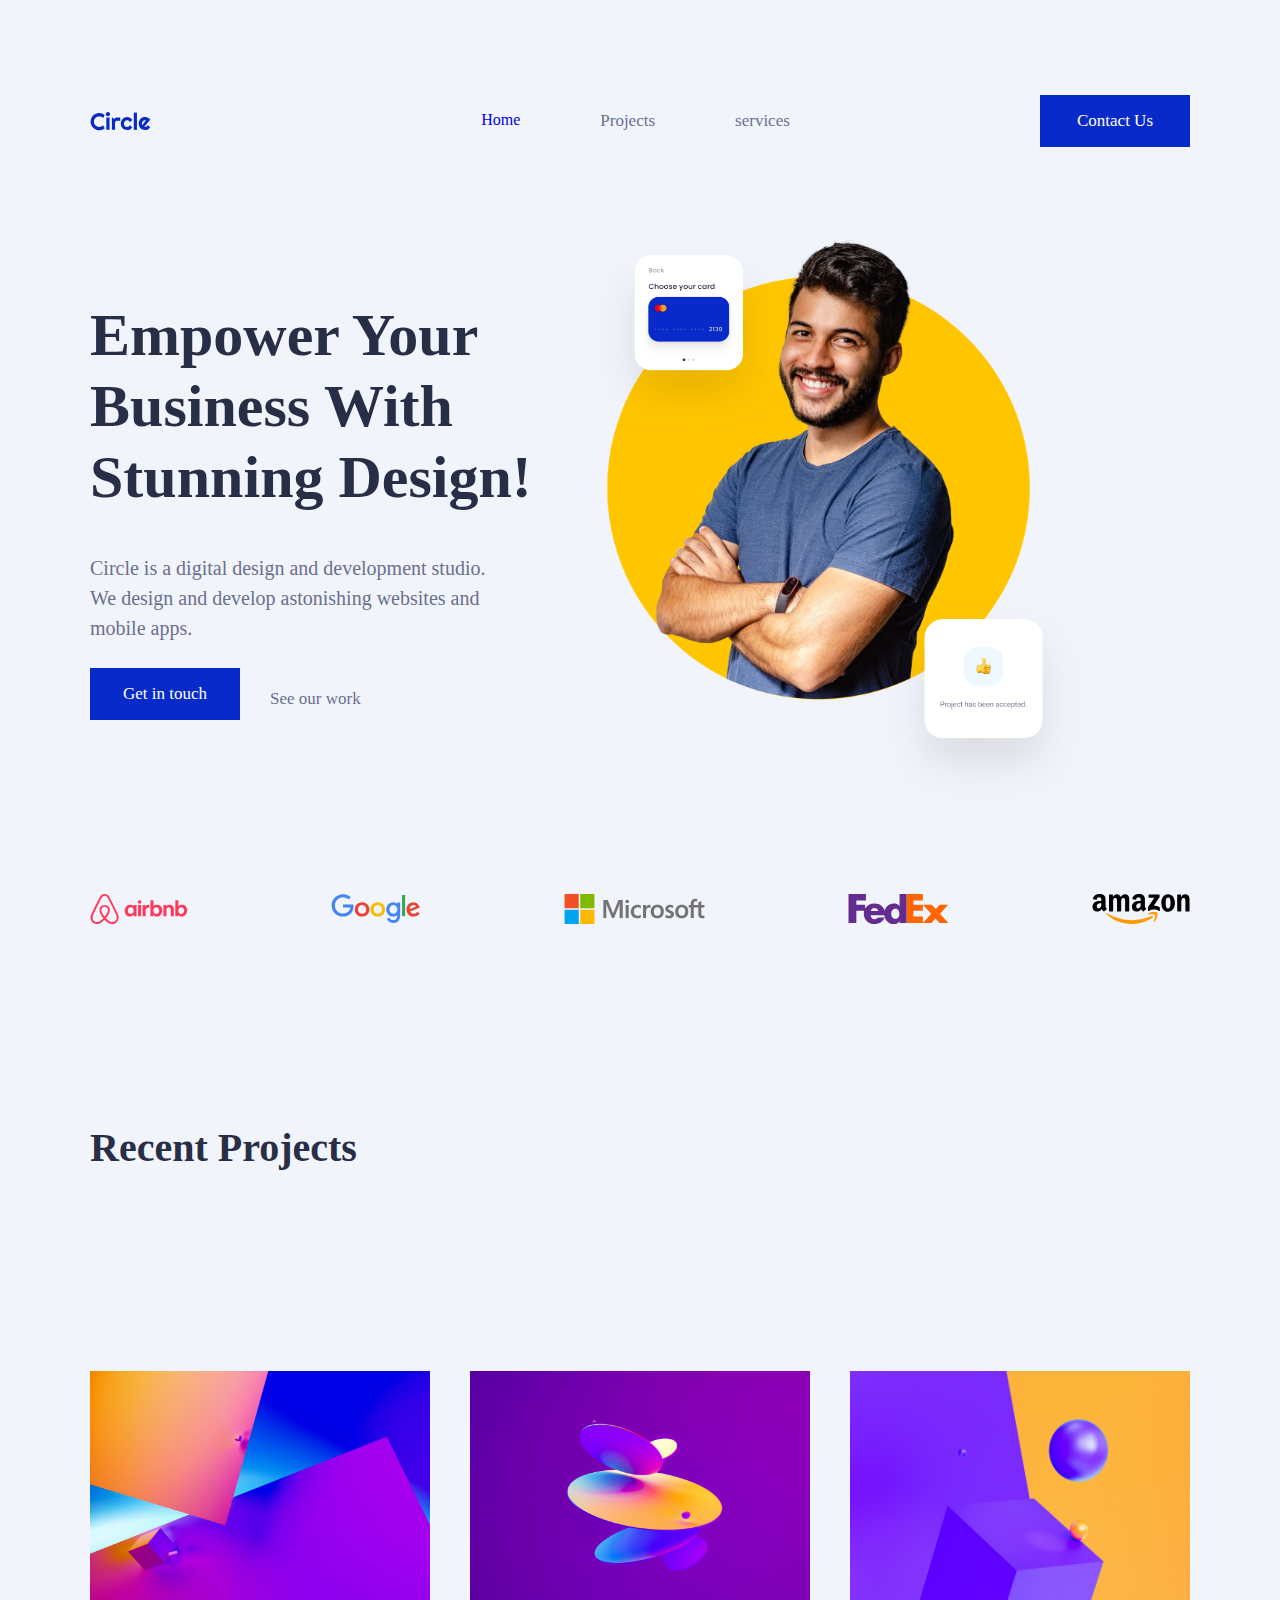
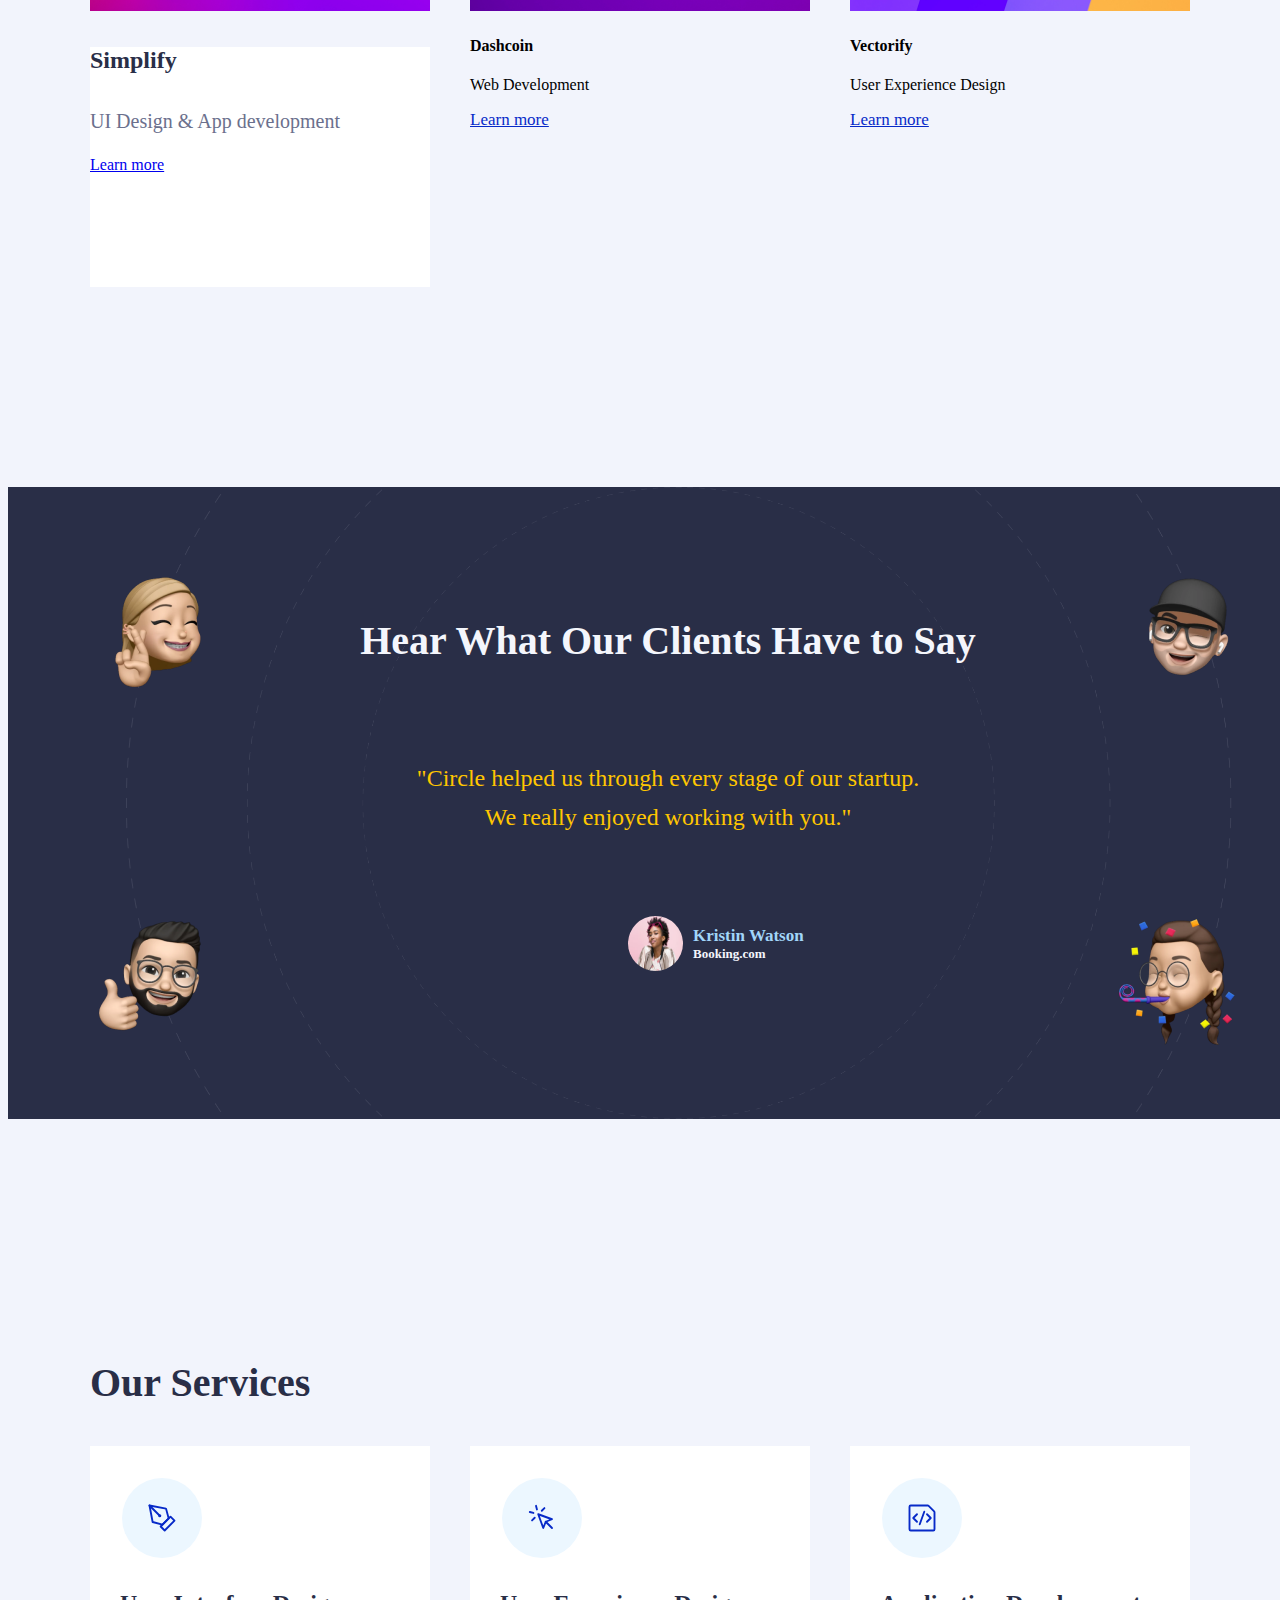
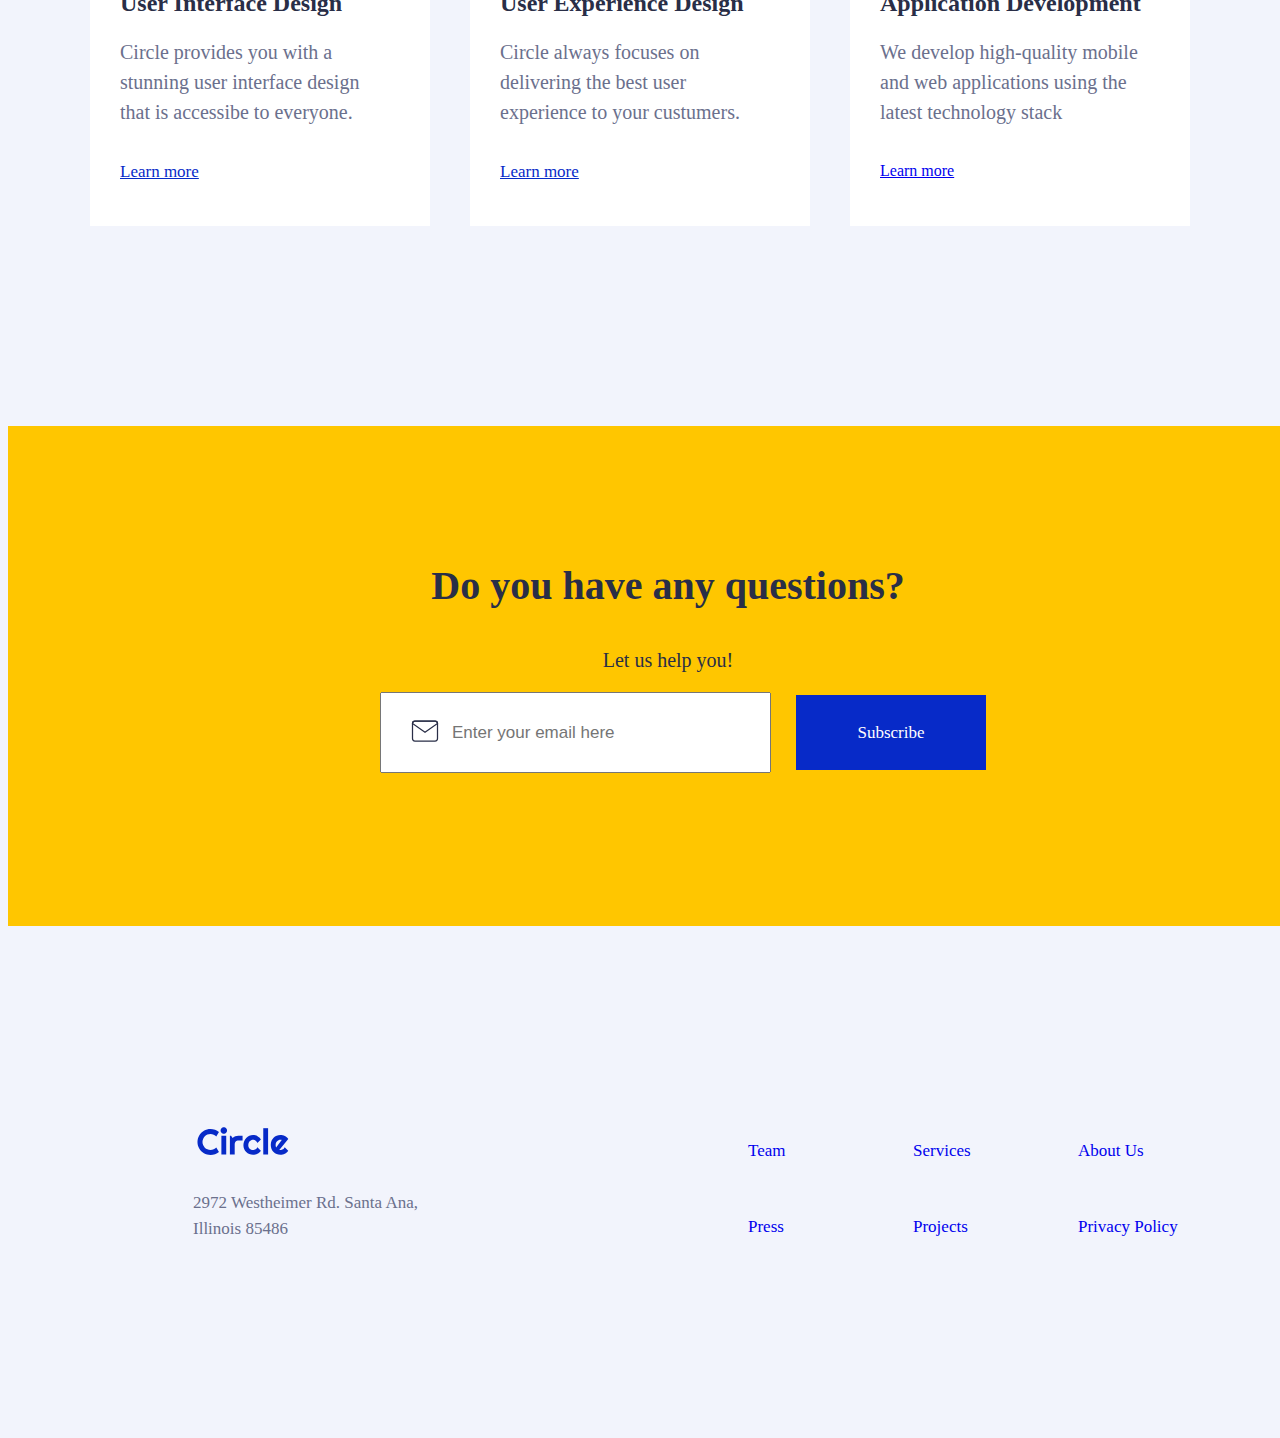
==== index.html @ 93e7981a "Merge pull request #2 from Ridolphi/homepage" ====
<!DOCTYPE html>
<html lang="en">

<head>
  <meta charset="UTF-8" />
  <meta name="viewport" content="width=device-width, initial-scale=1.0" />
  <meta http-equiv="X-UA-Compatible" content="ie=edge" />
  <title>Mid-term-project</title>
  <link rel="stylesheet" href="style.css">
</head>

<body>
  <header class="navbar">
    <img class="logo" src="imagesmid/logos/circle.svg" alt="circle logo">
    <nav>
      <ul>
        <li><a href="home">Home</a></li>
        <li class="p17"><a href="projects" class="p17">Projects</a></li>
        <li><a href="services" class="p17">services</a></li>
      </ul>
    </nav>
    <a class="button" href="#">Contact Us</a>
  </header>
  <main>
    <section class="banner">
      <div class="bannertext">
        <h1 class="title">Empower Your Business With Stunning Design!</h1>
        <p class="bt20">Circle is a digital design and development studio.
          We design and develop astonishing websites and mobile apps.</p>
        <a class="button banner-footer" href="#">Get in touch</a>
        <a class="p17" href="#">See our work</a>
      </div>
      <div class="bannerimage">
        <img src="imagesmid/hero-section/card-1.png" alt="image of a bank card with a legend written: Choose your card">
        <img src="imagesmid/hero-section/card-2.png" alt="thumbs up emoji with a text: Project has been accepted.">
      </div>
    </section>

    <section class="clients">
      <img src="imagesmid/logos/airbnb-logo.svg" alt="Airbnb logo">
      <img src="imagesmid/logos/google-logo.svg" alt="google logo">
      <img src="imagesmid/logos/microsoft-logo.svg" alt="Microsoft logo">
      <img src="imagesmid/logos/fedex-logo.svg" alt="Fedex logo">
      <img src="imagesmid/logos/amazon-logo.svg" alt="Amazon logo">
    </section>
    <section>
      <h3 class="h3b">Recent Projects</h3>
      <div class="projects">
        <div>
          <figure>
            <img src="imagesmid/projects-section/1.jpg" alt="Simplify">
          </figure>
          <figcaption>
            <h4 class="p24">Simplify</h4>
            <p class="bt20">UI Design & App development</p>
            <a href="#">Learn more</a>
          </figcaption>
        </div>
        <div>
          <figure>
            <img src="imagesmid/projects-section/2.jpg" alt="Dashcoin">
          </figure>
          <h4>Dashcoin</h4>
          <p>Web Development</p>
          <a class="pb17" href="#">Learn more</a>
        </div>
        <div>
          <figure>
            <img src="imagesmid/projects-section/3.jpg" alt="Vectorify">
          </figure>
          <h4>Vectorify</h4>
          <p>User Experience Design</p>
          <a class="pb17" href="#">Learn more</a>
        </div>
      </div>
    </section>
  </main>
  <section class="testimony">
    <h3 class="h3b">Hear What Our Clients Have to Say</h3>
    <p>"Circle helped us through every stage of our startup. <br> We really enjoyed working with you."</p>
    <div class="memoji">
      <img src="imagesmid/testimonial-section/memoji-1.png" alt="">
      <img src="imagesmid/testimonial-section/memoji-3.png" alt="Ok hand emoji man.">
      <img src="imagesmid/testimonial-section/memoji-2.png" alt="">
      <img src="imagesmid/testimonial-section/memoji-4.png" alt="">
    </div>
    <figure>
      <img src="imagesmid/testimonial-section/profile.png" alt="profile photo of a girl">
      <figcaption>
        <h5>Kristin Watson </h5>
        <h6>Booking.com</h6>
      </figcaption>
    </figure>
  </section>
  <section>
    <div class="services">
      <h3 class="h3b">Our Services</h3>
      <div>
        <figure>
          <img src="imagesmid/services-section/icons/1.svg" alt="">
        </figure>
          <h4 class="p24">User Interface Design</h4>
          <p class="bt20">Circle provides you with a <br> stunning user interface design <br> that is accessibe to everyone.</p>
          <a class="pb17" href="#">Learn more</a>
      </div>
      <div>
        <figure>
          <img src="imagesmid/services-section/icons/2.svg" alt="">
        </figure>
          <h4 class="p24">User Experience Design</h4>
          <p class="bt20">Circle always focuses on <br> delivering the best user <br> experience to your custumers.</p>
          <a class="pb17" href="#">Learn more</a>
      </div>
      <div>
        <figure>
          <img src="imagesmid/services-section/icons/3.svg" alt="">
        </figure>
          <h4 class="p24">Application Development</h4>
          <p class="bt20">We develop high-quality mobile <br> and web applications using the <br> latest technology stack</p>
          <a class="pb1" href="#">Learn more</a>
      </div>
    </div>
  </section>
</body>
<footer>
  <section class="email">
    <h3 class="h3b">Do you have any questions?</h3 class="h3b">
    <p class="p20">Let us help you!</p>
    <form>
      <label for="email-input"><img src="imagesmid/newsletter/icon/mail.svg" alt="email logo"></label>
      <input class="t17" type="email" id="email-input" placeholder="Enter your email here" name="Enter your email" required>
      <a href="#" class="button">Subscribe</a>
    </form>
  </section>
  <section class="footer-bar">
    <div class="logo-footer">
      <img src="imagesmid/logos/circle.svg" alt="Circle logo">
      <p class="p17">2972 Westheimer Rd. Santa Ana, <br> Illinois 85486</p>
    </div>
    <div class="links"> 
      <ul class="p17">
        <li><a href="#">Team</a></li>
        <li><a href="#">Services</a></li>
        <li><a href="#">About Us</a></li>
        <li><a href="#">Press</a></li>
        <li><a href="#">Projects</a></li>
        <li><a href="#">Privacy Policy</a></li>
      </ul>
    </div>
  </section>
</footer>

</html>
---- style.css ----
@import url('https://fonts.googleapis.com/css?family=Roboto+Mono:400,700&display=swap');

html {
    font-family: "Roboto";
    background-color: #F2F4FC;
}

/*************** layout tokens ***************/


.h1b {
    font-size: 60px;
    font-weight: bold;
    color: #F4F6FC;
}

.h3b {
    font-size: 40px;
    font-weight: bold;
    color: #292E47;
}

.bt20 {
    font-size: 20px;
    line-height: 150%;
    color: #6B708D;
}

.p20 {
    font-size: 20px;
    color: #292E47;
}

.p24 {
    font-size: 24px;
    color: #292E47;
}

.pb17 {
    font-size: 17px;
    color: #072AC8;
}

.p17 {
    font-size: 17px;
    color: #6B708D;
}

.t17 {
    font-size: 17px;
    color: #292E47;
    font-weight: 400;
}   

.button {
    background-color: #072AC8;
    font-size: 17px;
    color: #FFF;
    width: 150px;
    display: flex;
    align-items: center;
    justify-content: space-around;
    line-height: 52px;
    text-decoration: none;
}



/****************** -- *********************/


header {
    position: relative;
    width: 1100px;
    margin: 0 auto;
    height: 52px;
}

header img {
    width: 61px;
}

.navbar {
    display: flex;
    justify-content: space-between;
    top: 87px;
    gap: 60px;
    
}

.navbar a {
    text-decoration: none;
}

nav ul {
    list-style: none;
    display: flex;
    justify-content: space-between;
    width: 100%;
    gap: 60px;
}

main {
    width: 1100px;
    margin: 0 auto;
}

.banner {
    display: flex;
    width: 100%;
}

.bannertext {
    line-height: 71px;
    top: 200px;
    position: relative;
    width: 530px;
}

.bannertext a {
    text-decoration: none;
    list-style: none;
    margin: 5px 30px 0 0;
}

.bannertext p {
    line-height: 150%;
    margin-top: 28px;
    width: 400px;
}

.title {
    font-size: 60px;
    font-weight: bold;
    color: #292E47;
    
}

.banner-footer {
    margin-top: 40px;
    float: left;
}

.bannerimage {
    background-image: url("imagesmid/hero-section/hero-image.png");
    background-repeat: no-repeat;
    background-size: contain;
    position: relative;
    width: 600px;
    display: block;
    top: 170px;
}

.bannerimage img:first-child {
    width: 215px;
    height: 215px;
    position: relative;
    right: 25px;

}

.bannerimage img:last-child {
    width: 215px;
    position: absolute;
    top: 365px;
    height: 215px;
    left: 270px;
}

.clients {
    display: flex;
    justify-content: space-between;
    width: 100%;
    margin-top: 360px;
    height: 30px;
    margin-bottom: 200px;
}

.projects {
    display: flex;
    justify-content: space-between;
    width: 100%;
    margin: 200px auto;
}

.projects figure {
    margin: 0;
}


.projects img {
    width: 340px;
    height: 240px;
}

.projects figcaption {
    background-color: #FFFFFF;
    width: 340px;
    height: 240px;
}

.testimony {
    background-image: url("imagesmid/testimonial-section/orbit.png");
    background-color: #292E47;
    background-size: cover;
    width: 1320px;
    height: 632px;
    margin: 200PX auto;
    position: relative;
}

.testimony h3 {
    color: #F4F6FC;
    height: 47px;
    line-height: 47px;
    padding: 130px 0 55px;
    text-align: center;
}

.testimony p {
    font-size: 24px;
    line-height: 160%;
    color: #FFC600;
    text-align: center;
    margin: 0 135px;
}

.testimony figure {
    width: 176px;
    margin: 80px 620px;
    display: flex;

}

.testimony figure img {
    width: 55px;
    height: 55px;
    text-align: center;
    border-radius: 50%;
}

.testimony figcaption {
    width: 121px;
    padding: 10px 0 0 10px;
}

.testimony h5 {
    font-size: 17px;
    color: #A2D6F9;
    margin: 0;
}

.testimony h6 {
    font-size: 13px;
    color: #F4F6FC;
    margin: 0;
}

.memoji {
    position: absolute;
    top: 0;
    left: 0;
    height: 100%;
    width: 100%;
}

.memoji img {
    width: 150px;
    height: 150px;
    position: absolute;
}

.memoji img:nth-child(1) {
    top: 70px;
    left: 70px;
}

.memoji img:nth-child(2) {
    bottom: 70px;
    left: 70px;
}

.memoji img:nth-child(3) {
    top: 70px;
    right: 70px;
}

.memoji img:nth-child(4) {
    bottom: 70px;
    right: 70px;
}

/**********************************/

.services {
    width: 1100px;
    margin: 0 auto;
    display: flex;
    justify-content: space-between;
    flex-wrap: wrap;
}

.services h3 {
    flex-basis: 100%;
}

.services div {
    background-color: #FFFFFF;
    height: 380px;
    width: 340px;
}

.services figure {
    margin: 32px;
    width: 80px;
    height: 80px;
    border-radius: 50%;
    background-color: #ECF7FF;
}

.services img {
    width: 30px;
    height: 30px;
    margin: 25px;
   
}

.services h4 {
    width: 269px;
    margin: 30px 0 20px 30px;
}

.services p {
    width: 280px;
    height: 90px;
    margin: 20px 0 35px 30px;
}

.services a {
    margin: 38px 30px;
}

/*************              FOOTER           *****************/

footer {
    width: 1320px;
    margin: 200px auto;
} 

.email {
    width: 100%;
    height: 500px;
    background-color: #FFC600;
    
}

.email h3 {
   text-align: center;
   padding: 136px 0 0;
}

.email p {
    text-align: center;

}

.email form {
    display: flex;
    justify-content: center;
    align-items: baseline;
}

.email input {
    width: 315px;
    height: 75px;
    margin-right: 25px;
    padding-left: 70px;
}

.email label {
    position: relative;
}

.email label img {
    left: 60px;
    top: 8px;
    position: relative;
    
}

.email a {
    width: 190px;
    height: 75px;
}

/************* layout footer   ************/

.footer-bar {
    display: flex;
    justify-content: space-around;
    width: 100%;
    margin: 200px 0 100px;
}

.logo-footer {
    width: 145px;
    height: 112px;
}

.logo-footer img {
    width: 100px;
    height: 30px;
}

.logo-footer p {
    margin-top: 30px;
    width: 260px;
    height: 50px;
    line-height: 150%;
}

.links {
    width: 435px;
    height: 112px;
}


.links ul {
    width: 100%;
    display: grid;
    justify-items: start;
    grid-template-columns: repeat(3,1fr);
    grid-template-rows: repeat(2,1fr);
    grid-gap: 60px; 
    line-height: 95%;    
}

.links ul li {
   list-style: none;
   text-align: center;
}

.links ul li a {
    text-decoration: none;
}

/********** END lahyout footer ***********/
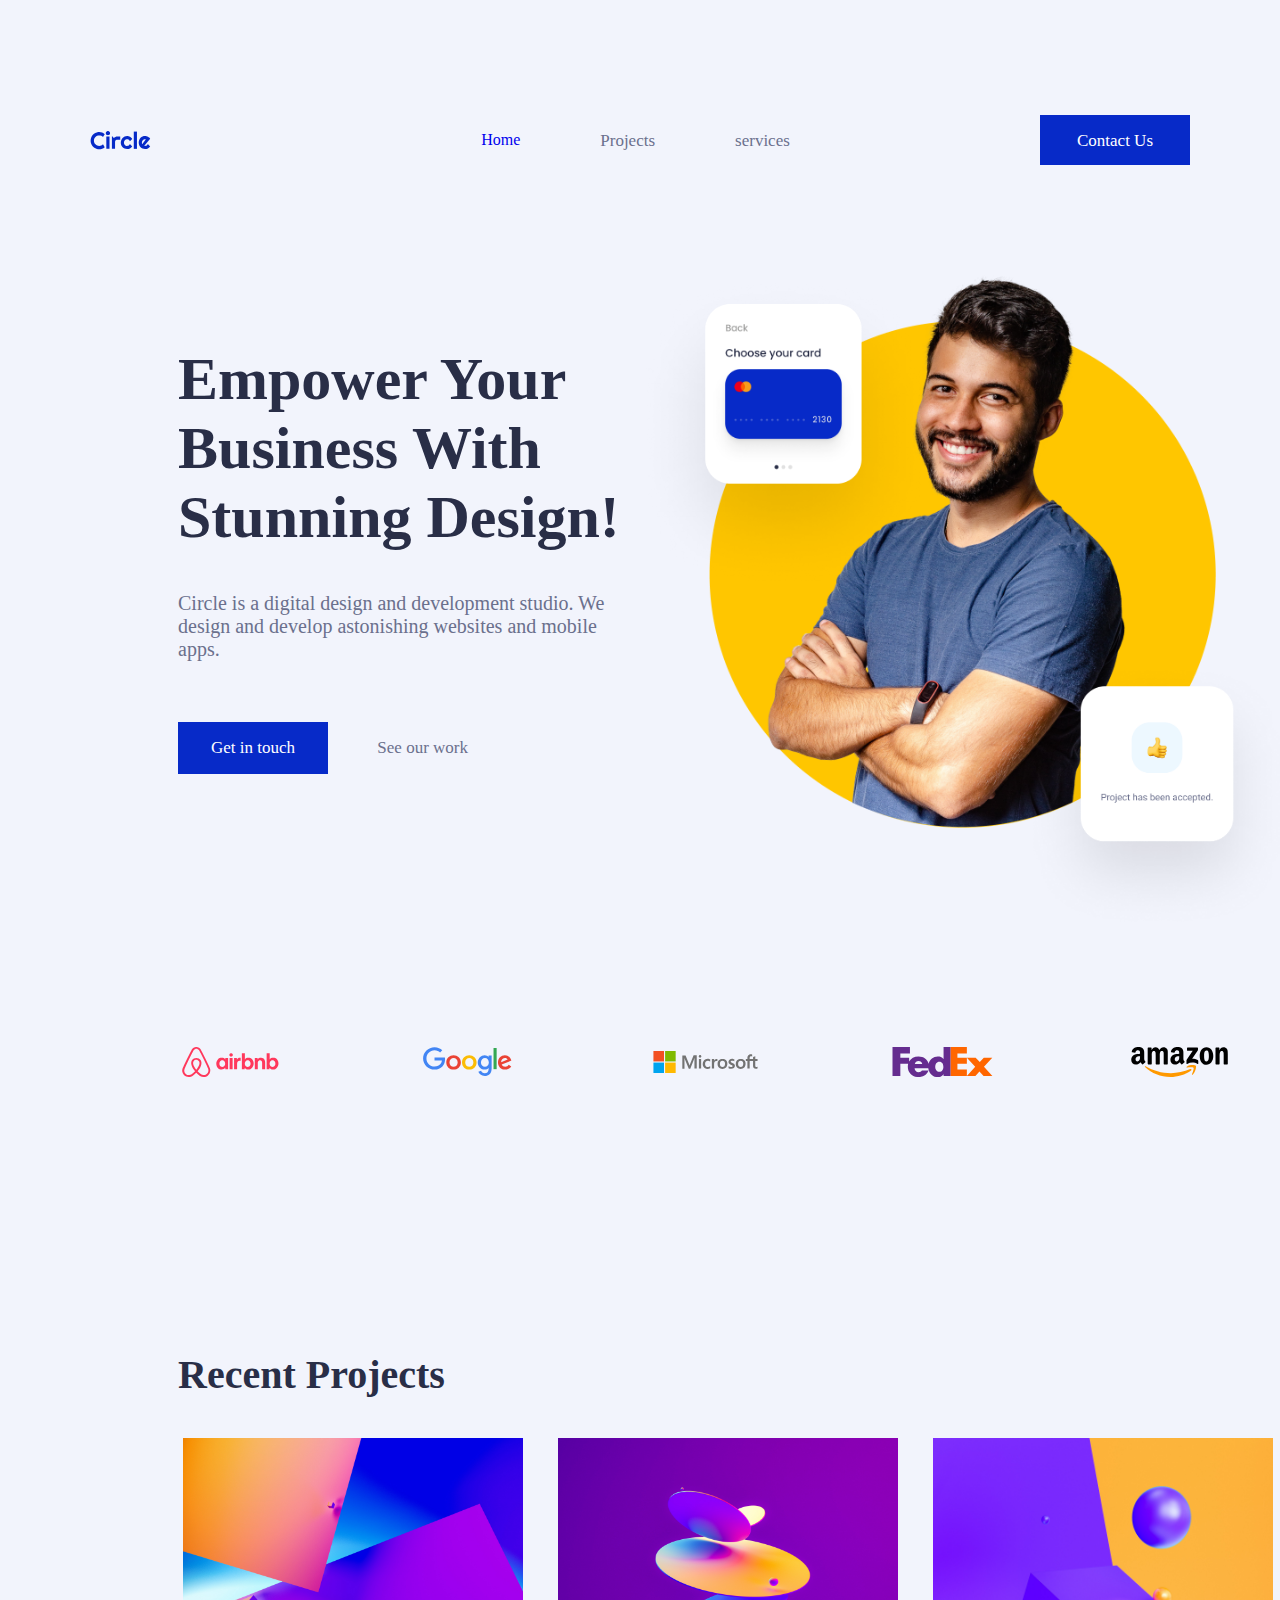
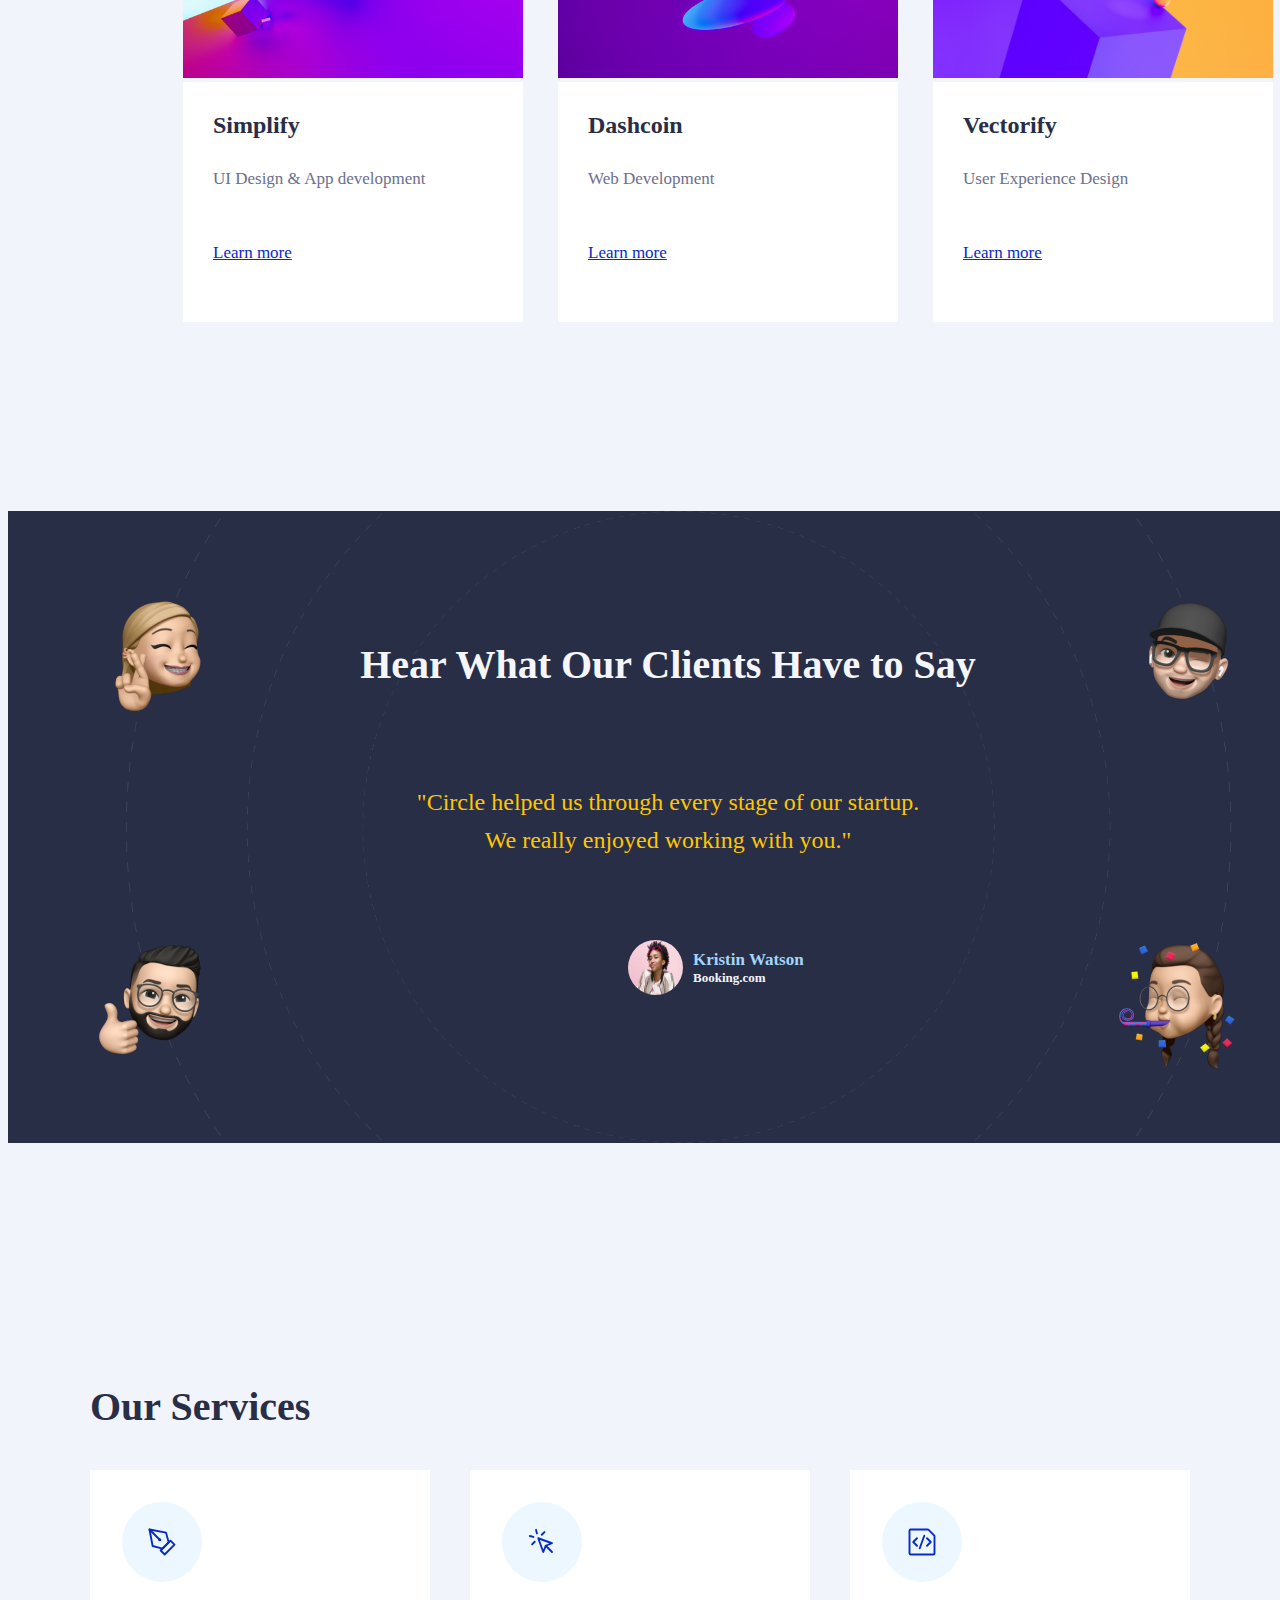
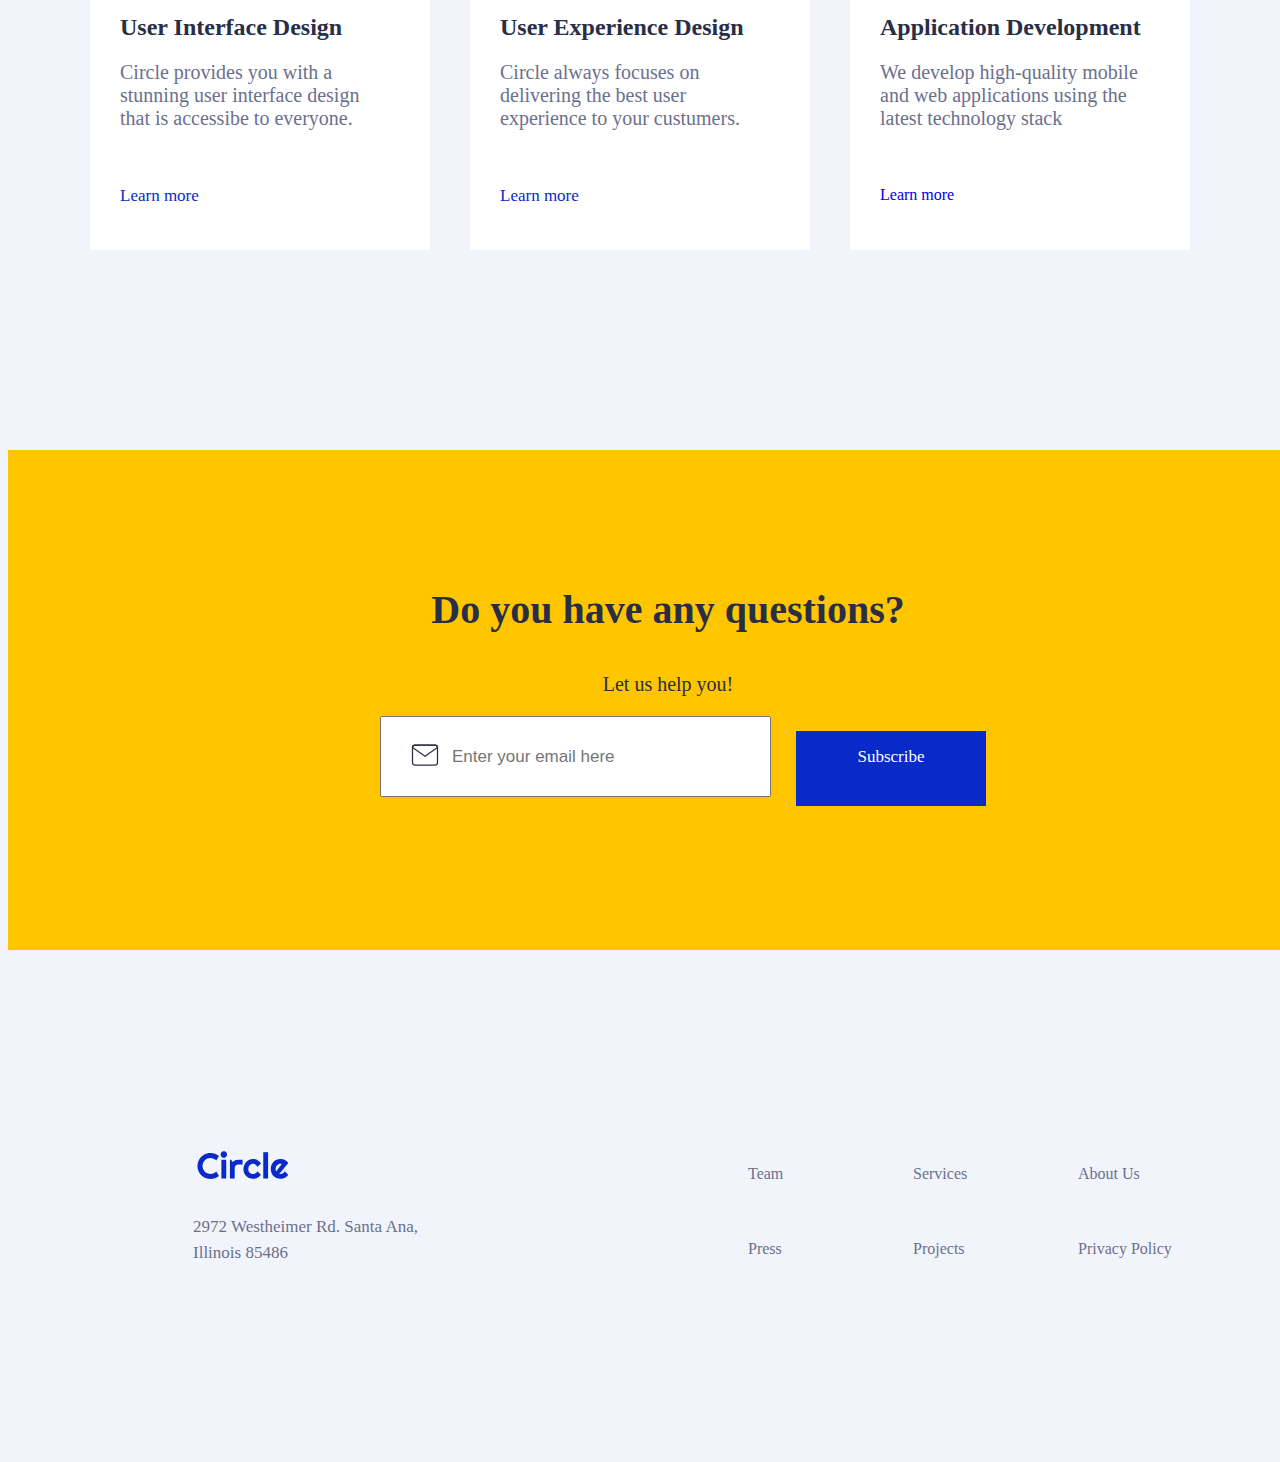
==== commit 97b1c949: "updated" ====
--- a/index.html
+++ b/index.html
@@ -24,11 +24,13 @@
   <main>
     <section class="banner">
       <div class="bannertext">
-        <h1 class="title">Empower Your Business With Stunning Design!</h1>
+        <h1 class="h1b">Empower Your Business With Stunning Design!</h1>
         <p class="bt20">Circle is a digital design and development studio.
           We design and develop astonishing websites and mobile apps.</p>
-        <a class="button banner-footer" href="#">Get in touch</a>
-        <a class="p17" href="#">See our work</a>
+        <div class="bannertext-footer">
+         <a class="button" href="#">Get in touch</a>
+         <a class="p17" href="#">See our work</a>
+        </div>
       </div>
       <div class="bannerimage">
         <img src="imagesmid/hero-section/card-1.png" alt="image of a bank card with a legend written: Choose your card">
@@ -37,13 +39,15 @@
     </section>
 
     <section class="clients">
-      <img src="imagesmid/logos/airbnb-logo.svg" alt="Airbnb logo">
-      <img src="imagesmid/logos/google-logo.svg" alt="google logo">
-      <img src="imagesmid/logos/microsoft-logo.svg" alt="Microsoft logo">
-      <img src="imagesmid/logos/fedex-logo.svg" alt="Fedex logo">
-      <img src="imagesmid/logos/amazon-logo.svg" alt="Amazon logo">
+      <div class="clients-div">
+        <img src="imagesmid/logos/airbnb-logo.svg" alt="Airbnb logo">
+        <img src="imagesmid/logos/google-logo.svg" alt="google logo">
+        <img src="imagesmid/logos/microsoft-logo.svg" alt="Microsoft logo">
+        <img src="imagesmid/logos/fedex-logo.svg" alt="Fedex logo">
+        <img src="imagesmid/logos/amazon-logo.svg" alt="Amazon logo">
+      </div>
     </section>
-    <section>
+    <section class="recent">
       <h3 class="h3b">Recent Projects</h3>
       <div class="projects">
         <div>
@@ -52,25 +56,29 @@
           </figure>
           <figcaption>
             <h4 class="p24">Simplify</h4>
-            <p class="bt20">UI Design & App development</p>
-            <a href="#">Learn more</a>
+            <p class="p17">UI Design & App development</p>
+            <a class="pb17" href="#">Learn more</a>
           </figcaption>
         </div>
         <div>
           <figure>
             <img src="imagesmid/projects-section/2.jpg" alt="Dashcoin">
           </figure>
-          <h4>Dashcoin</h4>
-          <p>Web Development</p>
-          <a class="pb17" href="#">Learn more</a>
+          <figcaption>
+            <h4 class="p24">Dashcoin</h4>
+            <p class="p17">Web Development</p>
+            <a class="pb17" href="#">Learn more</a>
+          </figcaption>
         </div>
         <div>
           <figure>
             <img src="imagesmid/projects-section/3.jpg" alt="Vectorify">
           </figure>
-          <h4>Vectorify</h4>
-          <p>User Experience Design</p>
-          <a class="pb17" href="#">Learn more</a>
+          <figcaption>
+            <h4 class="p24">Vectorify</h4>
+            <p class="p17">User Experience Design</p>
+            <a class="pb17" href="#">Learn more</a>
+          </figcaption>
         </div>
       </div>
     </section>
@@ -99,25 +107,27 @@
         <figure>
           <img src="imagesmid/services-section/icons/1.svg" alt="">
         </figure>
-          <h4 class="p24">User Interface Design</h4>
-          <p class="bt20">Circle provides you with a <br> stunning user interface design <br> that is accessibe to everyone.</p>
-          <a class="pb17" href="#">Learn more</a>
+        <h4 class="p24">User Interface Design</h4>
+        <p class="bt20">Circle provides you with a <br> stunning user interface design <br> that is accessibe to
+          everyone.</p>
+        <a class="pb17" href="#">Learn more</a>
       </div>
       <div>
         <figure>
           <img src="imagesmid/services-section/icons/2.svg" alt="">
         </figure>
-          <h4 class="p24">User Experience Design</h4>
-          <p class="bt20">Circle always focuses on <br> delivering the best user <br> experience to your custumers.</p>
-          <a class="pb17" href="#">Learn more</a>
+        <h4 class="p24">User Experience Design</h4>
+        <p class="bt20">Circle always focuses on <br> delivering the best user <br> experience to your custumers.</p>
+        <a class="pb17" href="#">Learn more</a>
       </div>
       <div>
         <figure>
           <img src="imagesmid/services-section/icons/3.svg" alt="">
         </figure>
-          <h4 class="p24">Application Development</h4>
-          <p class="bt20">We develop high-quality mobile <br> and web applications using the <br> latest technology stack</p>
-          <a class="pb1" href="#">Learn more</a>
+        <h4 class="p24">Application Development</h4>
+        <p class="bt20">We develop high-quality mobile <br> and web applications using the <br> latest technology stack
+        </p>
+        <a class="pb1" href="#">Learn more</a>
       </div>
     </div>
   </section>
@@ -128,7 +138,8 @@
     <p class="p20">Let us help you!</p>
     <form>
       <label for="email-input"><img src="imagesmid/newsletter/icon/mail.svg" alt="email logo"></label>
-      <input class="t17" type="email" id="email-input" placeholder="Enter your email here" name="Enter your email" required>
+      <input class="t17" type="email" id="email-input" placeholder="Enter your email here" name="Enter your email"
+        required>
       <a href="#" class="button">Subscribe</a>
     </form>
   </section>
@@ -137,8 +148,8 @@
       <img src="imagesmid/logos/circle.svg" alt="Circle logo">
       <p class="p17">2972 Westheimer Rd. Santa Ana, <br> Illinois 85486</p>
     </div>
-    <div class="links"> 
-      <ul class="p17">
+    <div class="links">
+      <ul>
         <li><a href="#">Team</a></li>
         <li><a href="#">Services</a></li>
         <li><a href="#">About Us</a></li>
--- a/style.css
+++ b/style.css
@@ -11,59 +11,67 @@
 .h1b {
     font-size: 60px;
     font-weight: bold;
-    color: #F4F6FC;
+    color: #292E47;
 }
 
 .h3b {
     font-size: 40px;
-    font-weight: bold;
     color: #292E47;
 }
-
-.bt20 {
-    font-size: 20px;
-    line-height: 150%;
-    color: #6B708D;
-}
-
-.p20 {
-    font-size: 20px;
-    color: #292E47;
-}
-
-.p24 {
-    font-size: 24px;
-    color: #292E47;
-}
-
-.pb17 {
-    font-size: 17px;
-    color: #072AC8;
-}
-
-.p17 {
-    font-size: 17px;
-    color: #6B708D;
-}
-
-.t17 {
-    font-size: 17px;
-    color: #292E47;
-    font-weight: 400;
-}   
 
 .button {
     background-color: #072AC8;
     font-size: 17px;
     color: #FFF;
     width: 150px;
-    display: flex;
-    align-items: center;
-    justify-content: space-around;
+    text-align: center;
     line-height: 52px;
     text-decoration: none;
 }
 
+.pb17 {
+    font-size: 17px;
+    color: #072AC8;
+}
+
+.p17 {
+    font-size: 17px;
+    color: #6B708D;
+}
+
+.t17 {
+    font-size: 17px;
+    color: #292E47;
+}
+
+.bt20 {
+    font-size: 20px;
+    color: #6B708D;
+}
+
+.p20 {
+    font-size: 20px;
+    color: #292E47;
+}
+
+.p24 {
+    font-size: 24px;
+    color: #292E47;
+}
+
+.bt24 {
+    font-size: 24px;
+    color: #6B708D;
+}
+
+.right {
+    text-align: right;
+}
+
+.container {
+    width: 1100px;
+    margin: 0 auto;
+}
 
 
 /****************** -- *********************/
@@ -71,9 +79,9 @@
 
 header {
     position: relative;
-    width: 1100px;
+    width: 1440px;
+    height: 122px;
     margin: 0 auto;
-    height: 52px;
 }
 
 header img {
@@ -83,8 +91,9 @@
 .navbar {
     display: flex;
     justify-content: space-between;
-    top: 87px;
-    gap: 60px;
+    width: 1100px;
+    height: 50px;
+    margin-top: 115px;
     
 }
 
@@ -100,95 +109,122 @@
     gap: 60px;
 }
 
+/****************** ************/
+
 main {
-    width: 1100px;
+    width: 1440px;
     margin: 0 auto;
+    
 }
 
 .banner {
     display: flex;
-    width: 100%;
+    width: 1100px;
+    height: 650px;
+    margin: 0 auto;
+    padding-top: 100px;
 }
 
 .bannertext {
-    line-height: 71px;
-    top: 200px;
-    position: relative;
     width: 530px;
-}
-
-.bannertext a {
+    height: 422px;
+    margin-top: 40px;
+}
+
+.bannertext p {
+    margin-top: 30px;
+    width: 435px;
+    height: 90px;
+}
+
+.bannertext-footer {
+    width: 290px;
+    height: 52px;
+    margin-top: 40px;
+    display: flex;
+    align-items: baseline;
+    justify-content: space-between;
+}
+
+.bannertext-footer a {
     text-decoration: none;
-    list-style: none;
-    margin: 5px 30px 0 0;
-}
-
-.bannertext p {
-    line-height: 150%;
-    margin-top: 28px;
-    width: 400px;
-}
-
-.title {
-    font-size: 60px;
-    font-weight: bold;
-    color: #292E47;
-    
-}
-
-.banner-footer {
-    margin-top: 40px;
-    float: left;
 }
 
 .bannerimage {
     background-image: url("imagesmid/hero-section/hero-image.png");
     background-repeat: no-repeat;
     background-size: contain;
+    position: abosule;
+    height: 632px;
+    width: 508px;
+    display: flex;
+    justify-content: space-between;
+}
+
+.bannerimage img:first-child {
+    width: 310px;
+    height: 335px;
     position: relative;
-    width: 600px;
-    display: block;
-    top: 170px;
-}
-
-.bannerimage img:first-child {
-    width: 215px;
-    height: 215px;
+    right: 80px;
+    align-self: flex-start;
+
+}
+
+.bannerimage img:last-child {
+    width: 280px;
+    height: 280px;
     position: relative;
-    right: 25px;
-
-}
-
-.bannerimage img:last-child {
-    width: 215px;
-    position: absolute;
-    top: 365px;
-    height: 215px;
-    left: 270px;
+    top: 390px;
+    align-self: flex-start;
 }
 
 .clients {
     display: flex;
     justify-content: space-between;
-    width: 100%;
-    margin-top: 360px;
+    align-items: center;
+    width: 1100px;
+    height: 96px;
+    margin: 0 auto;
+    padding: 100px 0 200px 0;
+}
+
+.clients-div {
+    width: 1054px;
+    height: 32px;
+    display: flex;
+    justify-content: space-between;
+}
+
+.clients-div img {
+    width: 105px;
     height: 30px;
-    margin-bottom: 200px;
+}
+
+/***************/
+
+.recent {
+    width: 1100px;
+    height: 560px;
+    margin: 0 auto;
 }
 
 .projects {
-    display: flex;
-    justify-content: space-between;
-    width: 100%;
-    margin: 200px auto;
+    width: 1100px;
+    height: 560px;
+    margin: 0;
+    display: flex;
+    justify-content: space-between;
+}
+
+.projects div {
+    margin: 0 5px;
 }
 
 .projects figure {
-    margin: 0;
-}
-
-
-.projects img {
+   margin: 0;
+}
+
+.projects figure img {
     width: 340px;
     height: 240px;
 }
@@ -197,7 +233,22 @@
     background-color: #FFFFFF;
     width: 340px;
     height: 240px;
-}
+    position: absolute;
+    margin: 0;
+}
+
+.projects figcaption h4 {
+    margin: 30px 0 10px 30px;
+}
+
+.projects figcaption p,
+.projects figcaption a {
+    margin: 30px 0 54px 30px;
+}
+
+
+/*************/
+
 
 .testimony {
     background-image: url("imagesmid/testimonial-section/orbit.png");
@@ -294,7 +345,7 @@
 
 .services {
     width: 1100px;
-    margin: 0 auto;
+    margin: 200px auto;
     display: flex;
     justify-content: space-between;
     flex-wrap: wrap;
@@ -338,6 +389,7 @@
 
 .services a {
     margin: 38px 30px;
+    text-decoration: none;
 }
 
 /*************              FOOTER           *****************/
@@ -442,7 +494,7 @@
 
 .links ul li a {
     text-decoration: none;
+    color: #6B708D;
 }
 
 /********** END lahyout footer ***********/
-
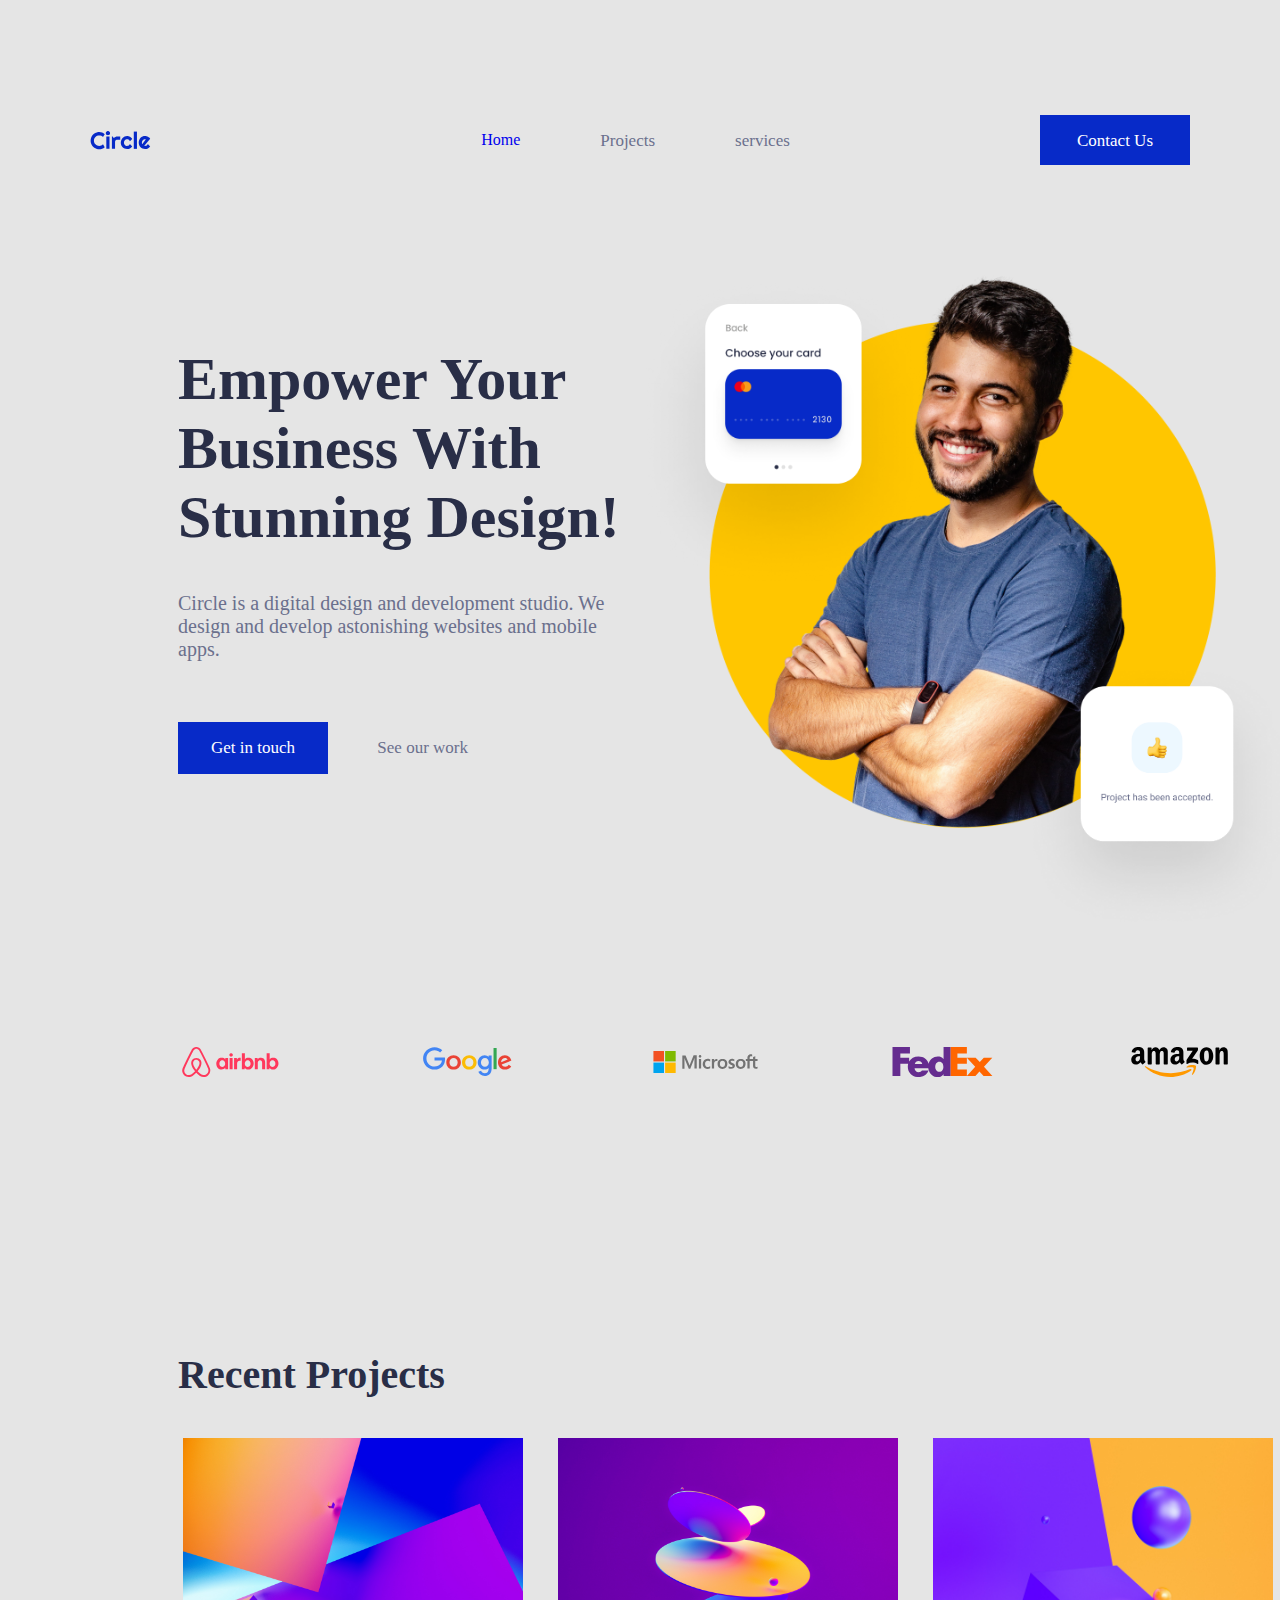
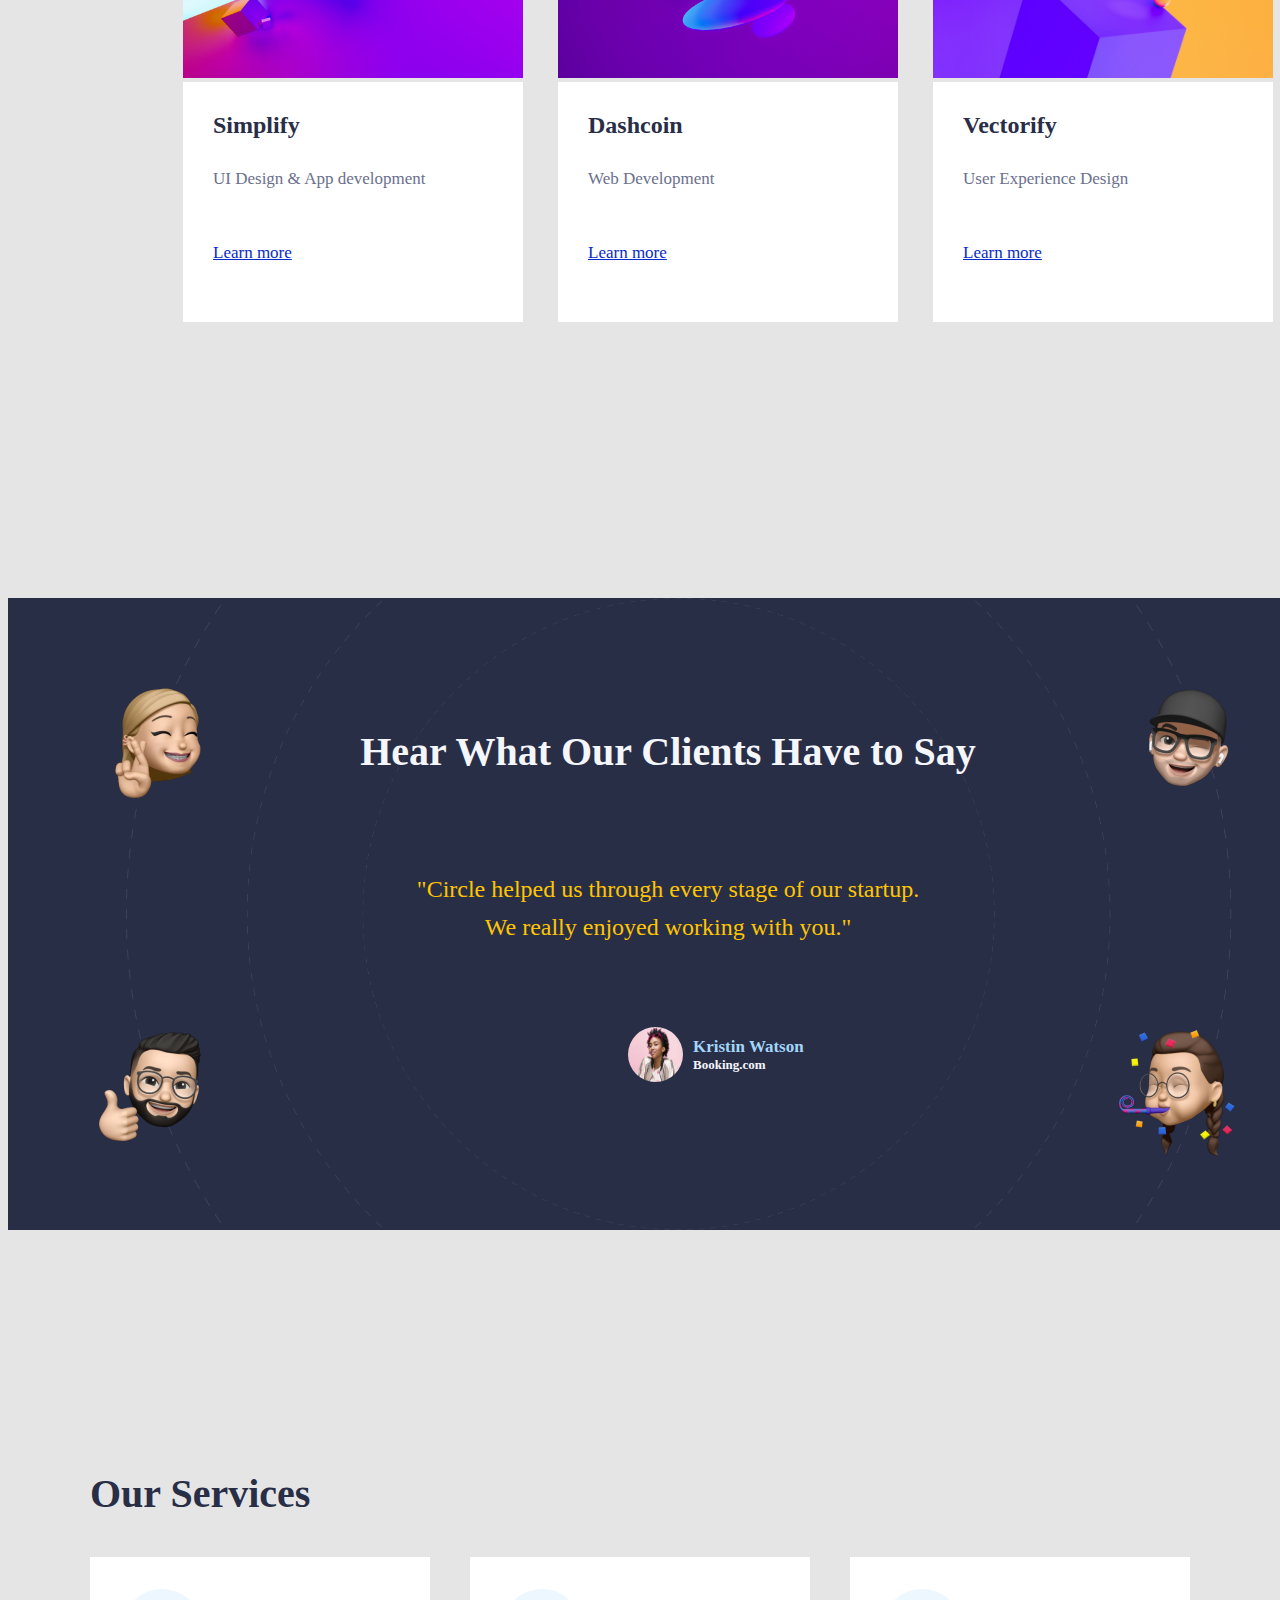
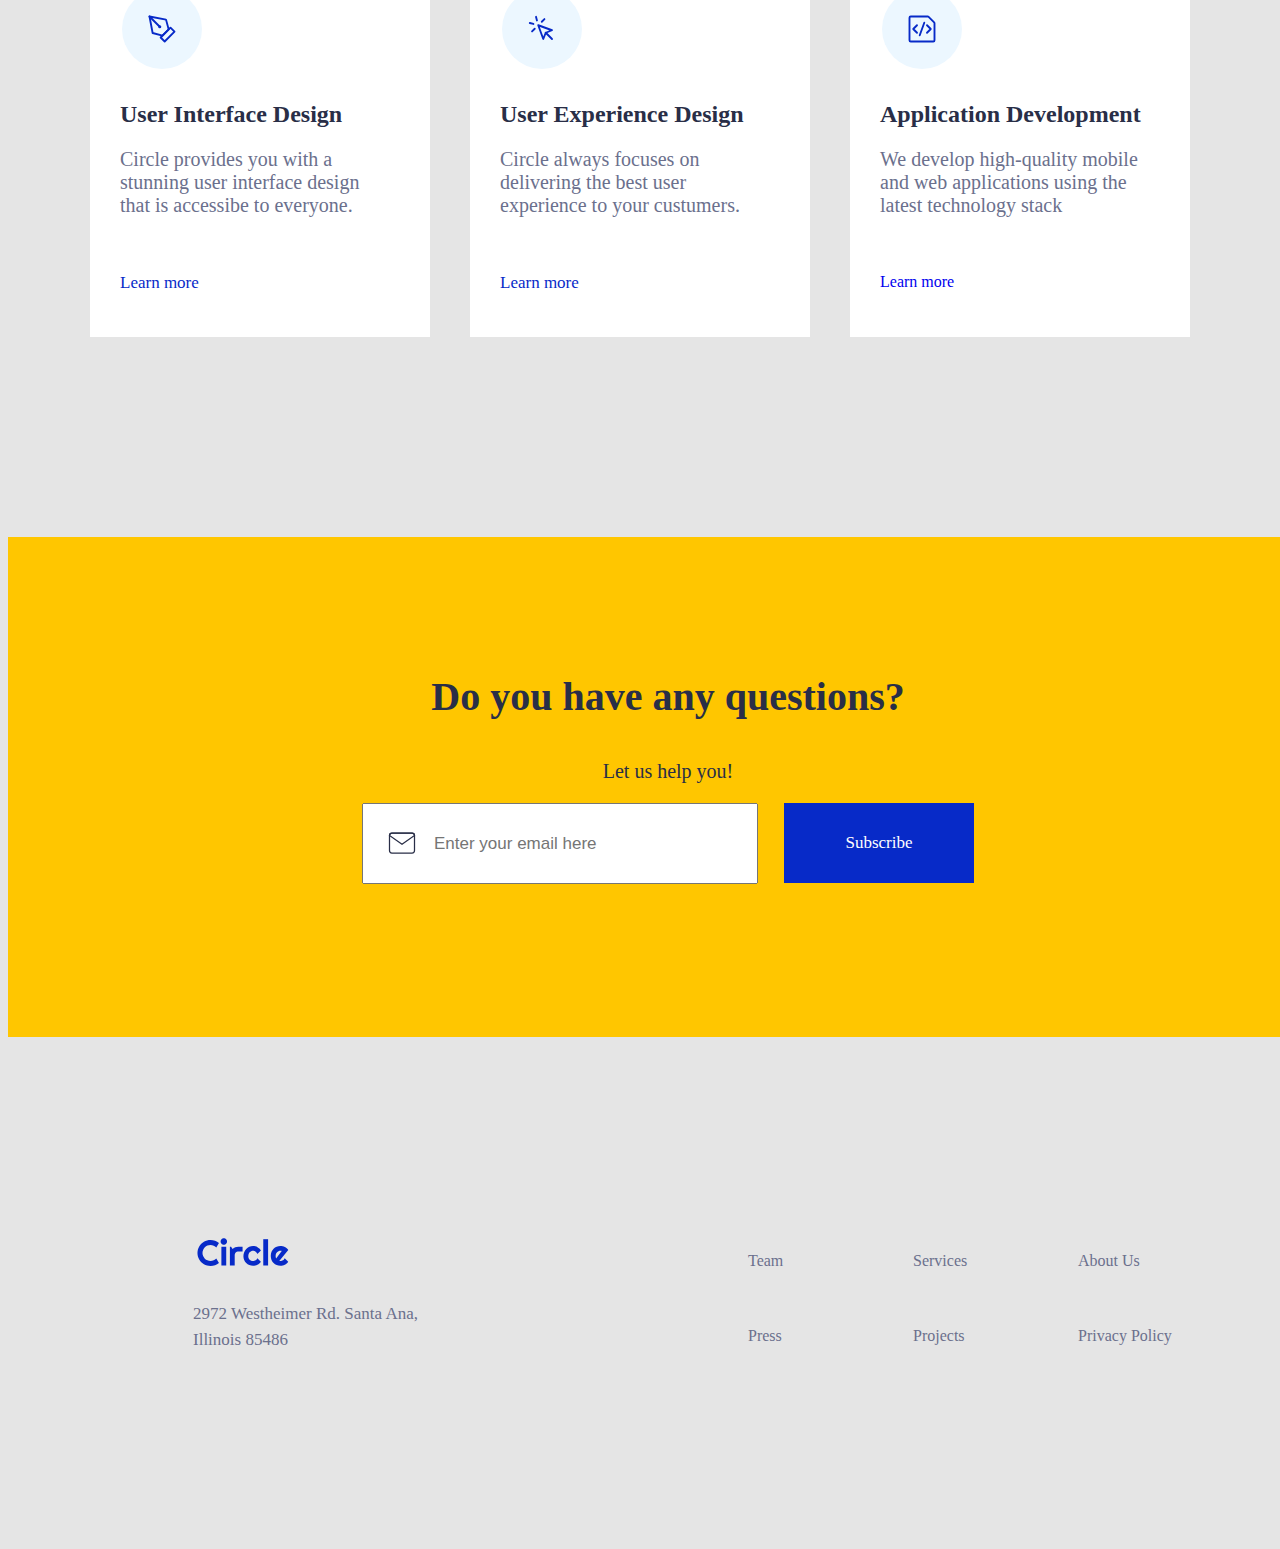
==== commit d5eb8cbf: "updated" ====
--- a/index.html
+++ b/index.html
@@ -47,7 +47,7 @@
         <img src="imagesmid/logos/amazon-logo.svg" alt="Amazon logo">
       </div>
     </section>
-    <section class="recent">
+    <section class="container">
       <h3 class="h3b">Recent Projects</h3>
       <div class="projects">
         <div>
--- a/style.css
+++ b/style.css
@@ -2,7 +2,7 @@
 
 html {
     font-family: "Roboto";
-    background-color: #F2F4FC;
+    background-color: #E5E5E5;
 }
 
 /*************** layout tokens ***************/
@@ -154,7 +154,7 @@
     background-image: url("imagesmid/hero-section/hero-image.png");
     background-repeat: no-repeat;
     background-size: contain;
-    position: abosule;
+    position: relative;
     height: 632px;
     width: 508px;
     display: flex;
@@ -201,12 +201,6 @@
 }
 
 /***************/
-
-.recent {
-    width: 1100px;
-    height: 560px;
-    margin: 0 auto;
-}
 
 .projects {
     width: 1100px;
@@ -356,7 +350,7 @@
 }
 
 .services div {
-    background-color: #FFFFFF;
+    background-color: white;
     height: 380px;
     width: 340px;
 }
@@ -417,32 +411,36 @@
 }
 
 .email form {
-    display: flex;
-    justify-content: center;
-    align-items: baseline;
+    position: relative;
+    margin: 0 auto;
+    width: 612px;
+    overflow: hidden;
 }
 
 .email input {
-    width: 315px;
+    width: 320px;
     height: 75px;
+    padding-left:70px;
     margin-right: 25px;
-    padding-left: 70px;
 }
 
 .email label {
-    position: relative;
+    position: absolute;
+    left: 25px;
+    top: 25px;
 }
 
 .email label img {
-    left: 60px;
-    top: 8px;
     position: relative;
     
 }
 
 .email a {
+    line-height: 80px;
     width: 190px;
-    height: 75px;
+    height: 80px;
+    float: right;
+    display: block;
 }
 
 /************* layout footer   ************/
@@ -497,4 +495,4 @@
     color: #6B708D;
 }
 
-/********** END lahyout footer ***********/
+/********** END layout footer ***********/
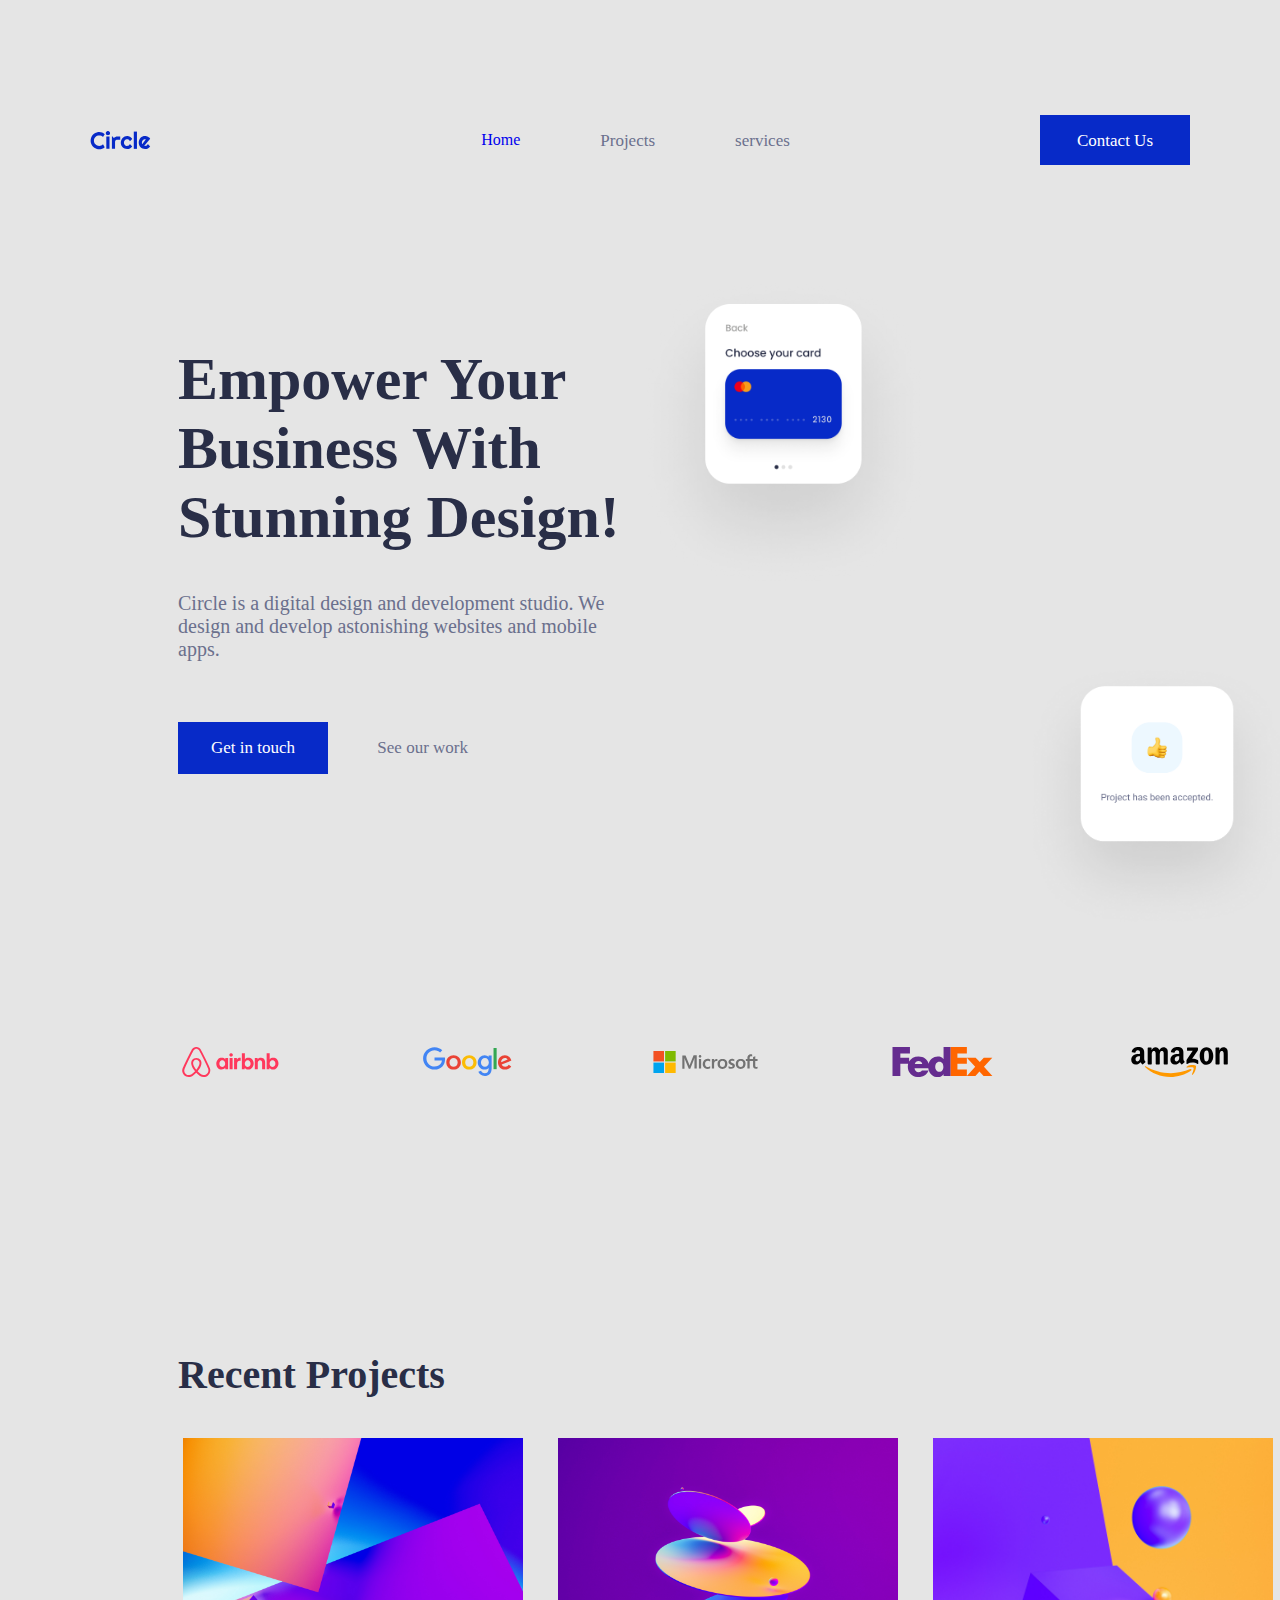
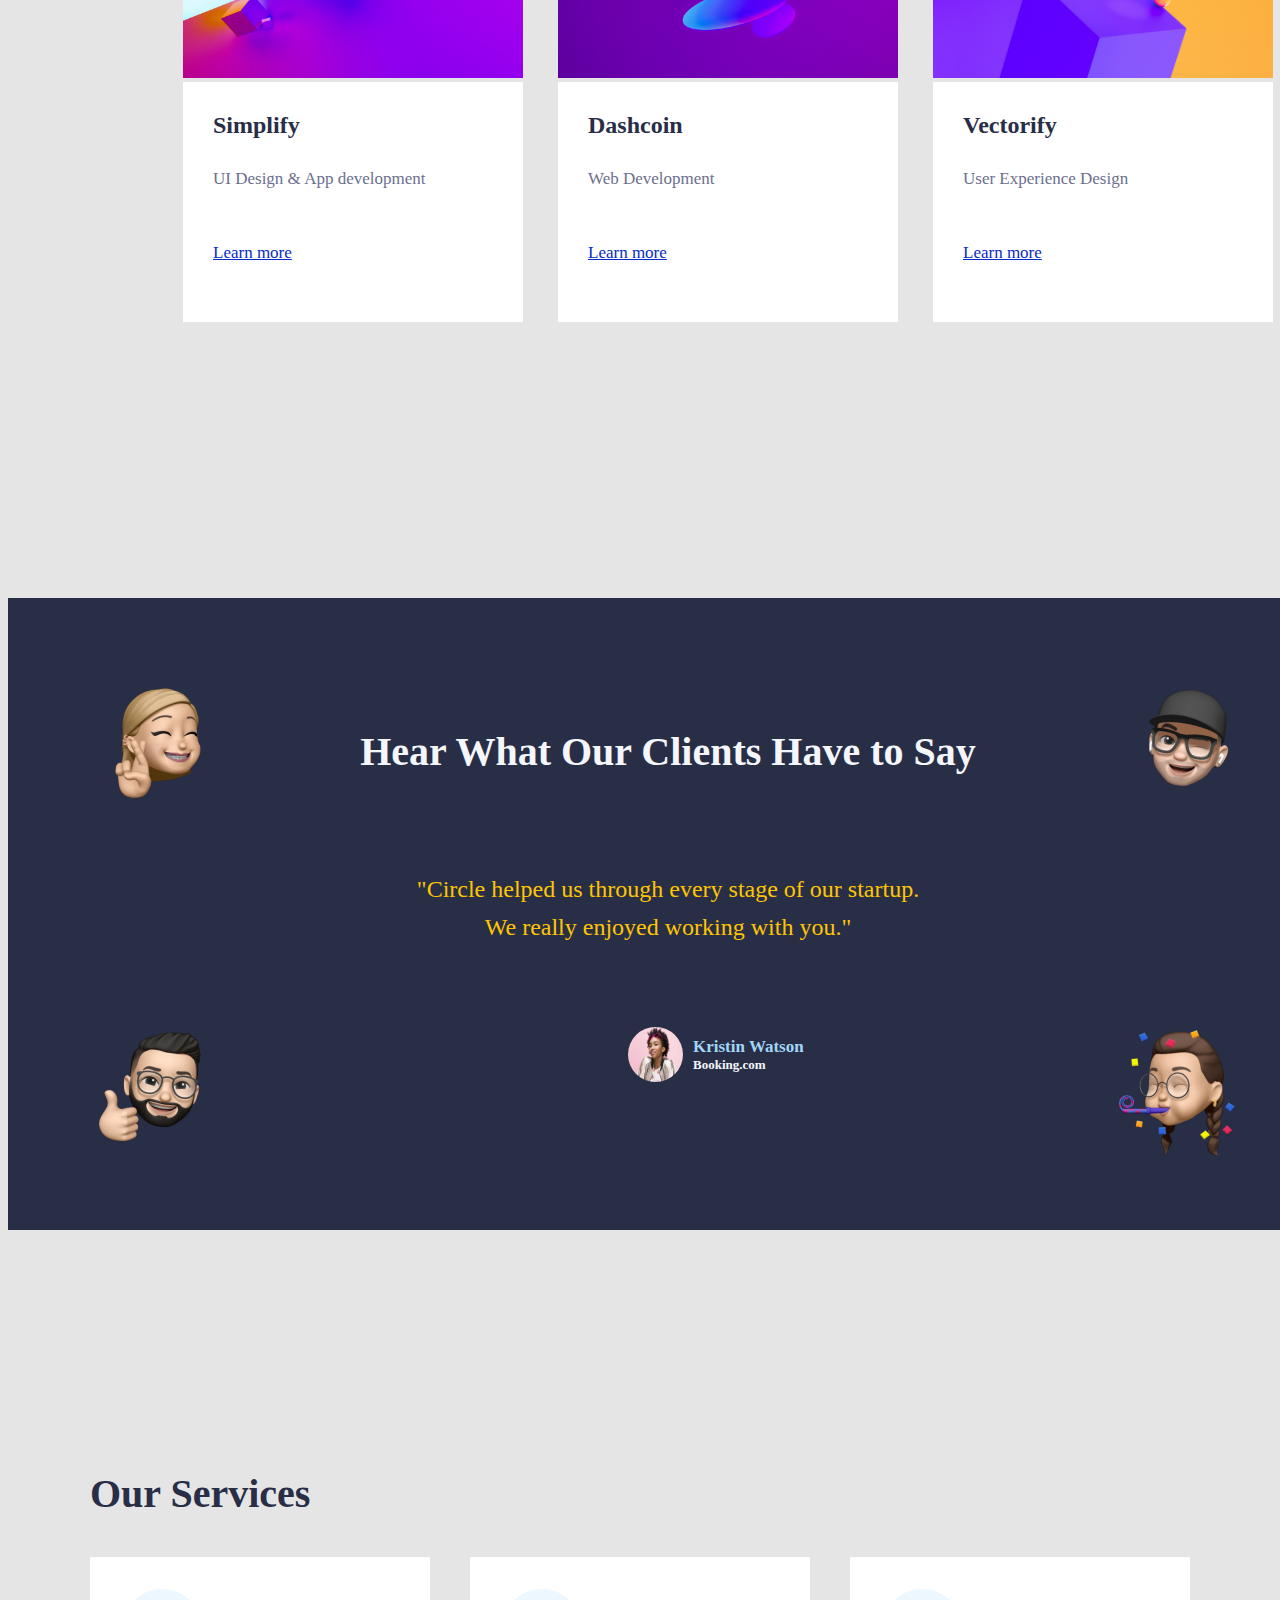
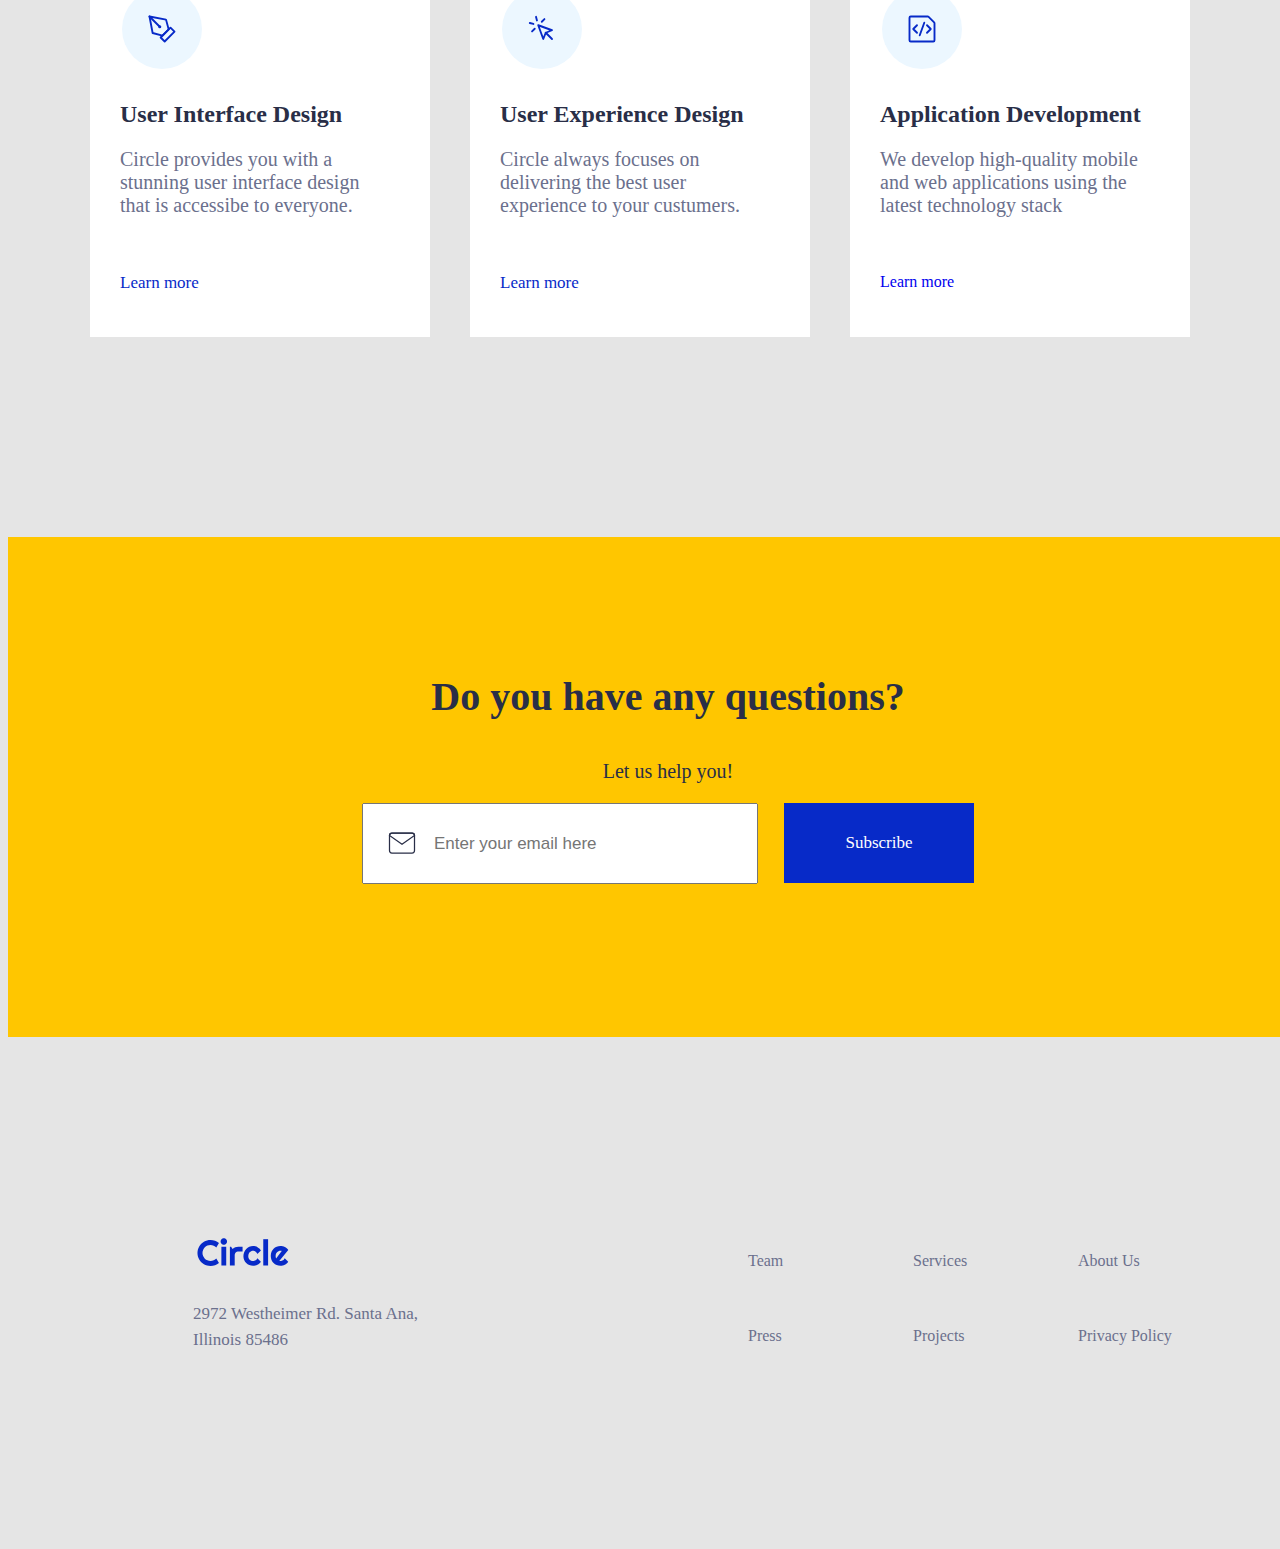
==== commit ed9de7a4: "change file structures" ====
--- a/index.html
+++ b/index.html
@@ -1,4 +1,4 @@
-<!DOCTYPE html>
+ <!DOCTYPE html>
 <html lang="en">
 
 <head>
@@ -6,7 +6,7 @@
   <meta name="viewport" content="width=device-width, initial-scale=1.0" />
   <meta http-equiv="X-UA-Compatible" content="ie=edge" />
   <title>Mid-term-project</title>
-  <link rel="stylesheet" href="style.css">
+  <link rel="stylesheet" href="style/style.css">
 </head>
 
 <body>
--- a/style/style.css
+++ b/style/style.css
@@ -0,0 +1,498 @@
+@import url('https://fonts.googleapis.com/css?family=Roboto+Mono:400,700&display=swap');
+
+html {
+    font-family: "Roboto";
+    background-color: #E5E5E5;
+}
+
+/*************** layout tokens ***************/
+
+
+.h1b {
+    font-size: 60px;
+    font-weight: bold;
+    color: #292E47;
+}
+
+.h3b {
+    font-size: 40px;
+    color: #292E47;
+}
+
+.button {
+    background-color: #072AC8;
+    font-size: 17px;
+    color: #FFF;
+    width: 150px;
+    text-align: center;
+    line-height: 52px;
+    text-decoration: none;
+}
+
+.pb17 {
+    font-size: 17px;
+    color: #072AC8;
+}
+
+.p17 {
+    font-size: 17px;
+    color: #6B708D;
+}
+
+.t17 {
+    font-size: 17px;
+    color: #292E47;
+}
+
+.bt20 {
+    font-size: 20px;
+    color: #6B708D;
+}
+
+.p20 {
+    font-size: 20px;
+    color: #292E47;
+}
+
+.p24 {
+    font-size: 24px;
+    color: #292E47;
+}
+
+.bt24 {
+    font-size: 24px;
+    color: #6B708D;
+}
+
+.right {
+    text-align: right;
+}
+
+.container {
+    width: 1100px;
+    margin: 0 auto;
+}
+
+
+/****************** -- *********************/
+
+
+header {
+    position: relative;
+    width: 1440px;
+    height: 122px;
+    margin: 0 auto;
+}
+
+header img {
+    width: 61px;
+}
+
+.navbar {
+    display: flex;
+    justify-content: space-between;
+    width: 1100px;
+    height: 50px;
+    margin-top: 115px;
+    
+}
+
+.navbar a {
+    text-decoration: none;
+}
+
+nav ul {
+    list-style: none;
+    display: flex;
+    justify-content: space-between;
+    width: 100%;
+    gap: 60px;
+}
+
+/****************** ************/
+
+main {
+    width: 1440px;
+    margin: 0 auto;
+    
+}
+
+.banner {
+    display: flex;
+    width: 1100px;
+    height: 650px;
+    margin: 0 auto;
+    padding-top: 100px;
+}
+
+.bannertext {
+    width: 530px;
+    height: 422px;
+    margin-top: 40px;
+}
+
+.bannertext p {
+    margin-top: 30px;
+    width: 435px;
+    height: 90px;
+}
+
+.bannertext-footer {
+    width: 290px;
+    height: 52px;
+    margin-top: 40px;
+    display: flex;
+    align-items: baseline;
+    justify-content: space-between;
+}
+
+.bannertext-footer a {
+    text-decoration: none;
+}
+
+.bannerimage {
+    background-image: url("imagesmid/hero-section/hero-image.png");
+    background-repeat: no-repeat;
+    background-size: contain;
+    position: relative;
+    height: 632px;
+    width: 508px;
+    display: flex;
+    justify-content: space-between;
+}
+
+.bannerimage img:first-child {
+    width: 310px;
+    height: 335px;
+    position: relative;
+    right: 80px;
+    align-self: flex-start;
+
+}
+
+.bannerimage img:last-child {
+    width: 280px;
+    height: 280px;
+    position: relative;
+    top: 390px;
+    align-self: flex-start;
+}
+
+.clients {
+    display: flex;
+    justify-content: space-between;
+    align-items: center;
+    width: 1100px;
+    height: 96px;
+    margin: 0 auto;
+    padding: 100px 0 200px 0;
+}
+
+.clients-div {
+    width: 1054px;
+    height: 32px;
+    display: flex;
+    justify-content: space-between;
+}
+
+.clients-div img {
+    width: 105px;
+    height: 30px;
+}
+
+/***************/
+
+.projects {
+    width: 1100px;
+    height: 560px;
+    margin: 0;
+    display: flex;
+    justify-content: space-between;
+}
+
+.projects div {
+    margin: 0 5px;
+}
+
+.projects figure {
+   margin: 0;
+}
+
+.projects figure img {
+    width: 340px;
+    height: 240px;
+}
+
+.projects figcaption {
+    background-color: #FFFFFF;
+    width: 340px;
+    height: 240px;
+    position: absolute;
+    margin: 0;
+}
+
+.projects figcaption h4 {
+    margin: 30px 0 10px 30px;
+}
+
+.projects figcaption p,
+.projects figcaption a {
+    margin: 30px 0 54px 30px;
+}
+
+
+/*************/
+
+
+.testimony {
+    background-image: url("imagesmid/testimonial-section/orbit.png");
+    background-color: #292E47;
+    background-size: cover;
+    width: 1320px;
+    height: 632px;
+    margin: 200PX auto;
+    position: relative;
+}
+
+.testimony h3 {
+    color: #F4F6FC;
+    height: 47px;
+    line-height: 47px;
+    padding: 130px 0 55px;
+    text-align: center;
+}
+
+.testimony p {
+    font-size: 24px;
+    line-height: 160%;
+    color: #FFC600;
+    text-align: center;
+    margin: 0 135px;
+}
+
+.testimony figure {
+    width: 176px;
+    margin: 80px 620px;
+    display: flex;
+
+}
+
+.testimony figure img {
+    width: 55px;
+    height: 55px;
+    text-align: center;
+    border-radius: 50%;
+}
+
+.testimony figcaption {
+    width: 121px;
+    padding: 10px 0 0 10px;
+}
+
+.testimony h5 {
+    font-size: 17px;
+    color: #A2D6F9;
+    margin: 0;
+}
+
+.testimony h6 {
+    font-size: 13px;
+    color: #F4F6FC;
+    margin: 0;
+}
+
+.memoji {
+    position: absolute;
+    top: 0;
+    left: 0;
+    height: 100%;
+    width: 100%;
+}
+
+.memoji img {
+    width: 150px;
+    height: 150px;
+    position: absolute;
+}
+
+.memoji img:nth-child(1) {
+    top: 70px;
+    left: 70px;
+}
+
+.memoji img:nth-child(2) {
+    bottom: 70px;
+    left: 70px;
+}
+
+.memoji img:nth-child(3) {
+    top: 70px;
+    right: 70px;
+}
+
+.memoji img:nth-child(4) {
+    bottom: 70px;
+    right: 70px;
+}
+
+/**********************************/
+
+.services {
+    width: 1100px;
+    margin: 200px auto;
+    display: flex;
+    justify-content: space-between;
+    flex-wrap: wrap;
+}
+
+.services h3 {
+    flex-basis: 100%;
+}
+
+.services div {
+    background-color: white;
+    height: 380px;
+    width: 340px;
+}
+
+.services figure {
+    margin: 32px;
+    width: 80px;
+    height: 80px;
+    border-radius: 50%;
+    background-color: #ECF7FF;
+}
+
+.services img {
+    width: 30px;
+    height: 30px;
+    margin: 25px;
+   
+}
+
+.services h4 {
+    width: 269px;
+    margin: 30px 0 20px 30px;
+}
+
+.services p {
+    width: 280px;
+    height: 90px;
+    margin: 20px 0 35px 30px;
+}
+
+.services a {
+    margin: 38px 30px;
+    text-decoration: none;
+}
+
+/*************              FOOTER           *****************/
+
+footer {
+    width: 1320px;
+    margin: 200px auto;
+} 
+
+.email {
+    width: 100%;
+    height: 500px;
+    background-color: #FFC600;
+    
+}
+
+.email h3 {
+   text-align: center;
+   padding: 136px 0 0;
+}
+
+.email p {
+    text-align: center;
+
+}
+
+.email form {
+    position: relative;
+    margin: 0 auto;
+    width: 612px;
+    overflow: hidden;
+}
+
+.email input {
+    width: 320px;
+    height: 75px;
+    padding-left:70px;
+    margin-right: 25px;
+}
+
+.email label {
+    position: absolute;
+    left: 25px;
+    top: 25px;
+}
+
+.email label img {
+    position: relative;
+    
+}
+
+.email a {
+    line-height: 80px;
+    width: 190px;
+    height: 80px;
+    float: right;
+    display: block;
+}
+
+/************* layout footer   ************/
+
+.footer-bar {
+    display: flex;
+    justify-content: space-around;
+    width: 100%;
+    margin: 200px 0 100px;
+}
+
+.logo-footer {
+    width: 145px;
+    height: 112px;
+}
+
+.logo-footer img {
+    width: 100px;
+    height: 30px;
+}
+
+.logo-footer p {
+    margin-top: 30px;
+    width: 260px;
+    height: 50px;
+    line-height: 150%;
+}
+
+.links {
+    width: 435px;
+    height: 112px;
+}
+
+
+.links ul {
+    width: 100%;
+    display: grid;
+    justify-items: start;
+    grid-template-columns: repeat(3,1fr);
+    grid-template-rows: repeat(2,1fr);
+    grid-gap: 60px; 
+    line-height: 95%;    
+}
+
+.links ul li {
+   list-style: none;
+   text-align: center;
+}
+
+.links ul li a {
+    text-decoration: none;
+    color: #6B708D;
+}
+
+/********** END layout footer ***********/
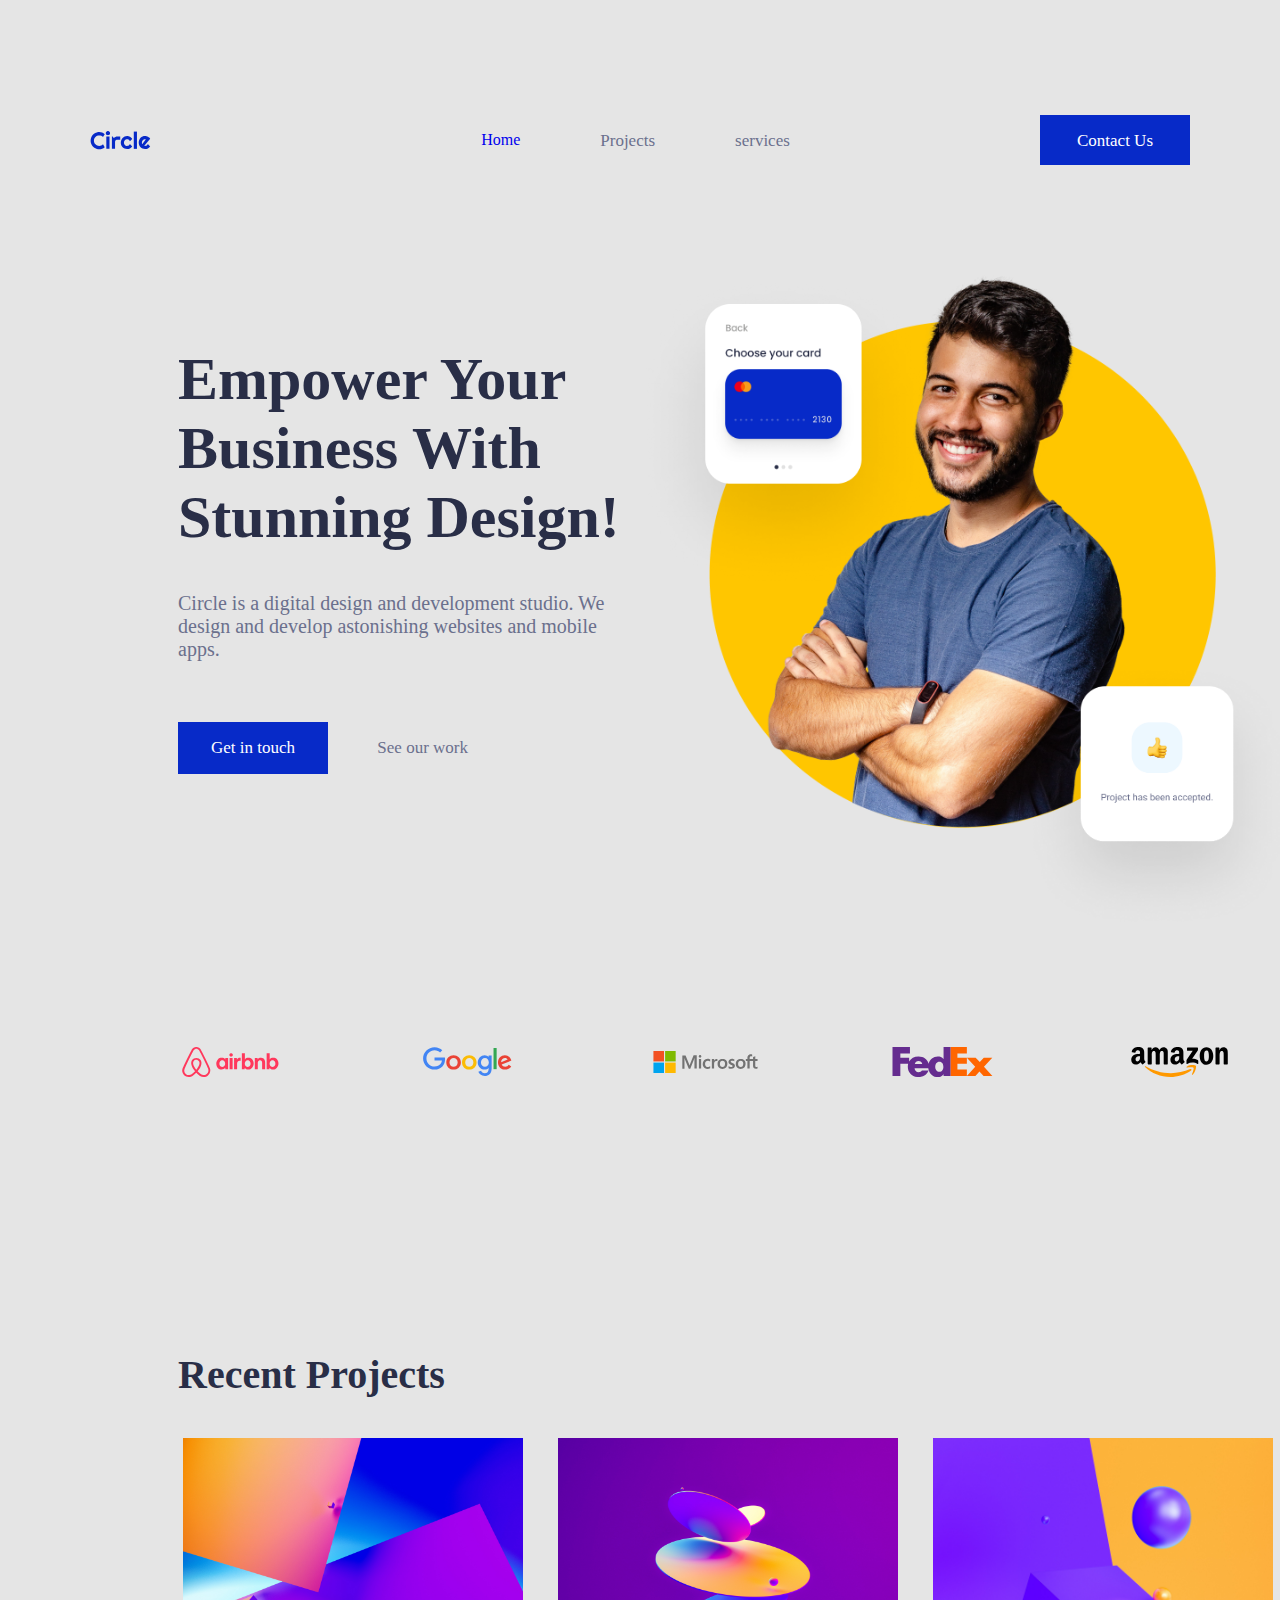
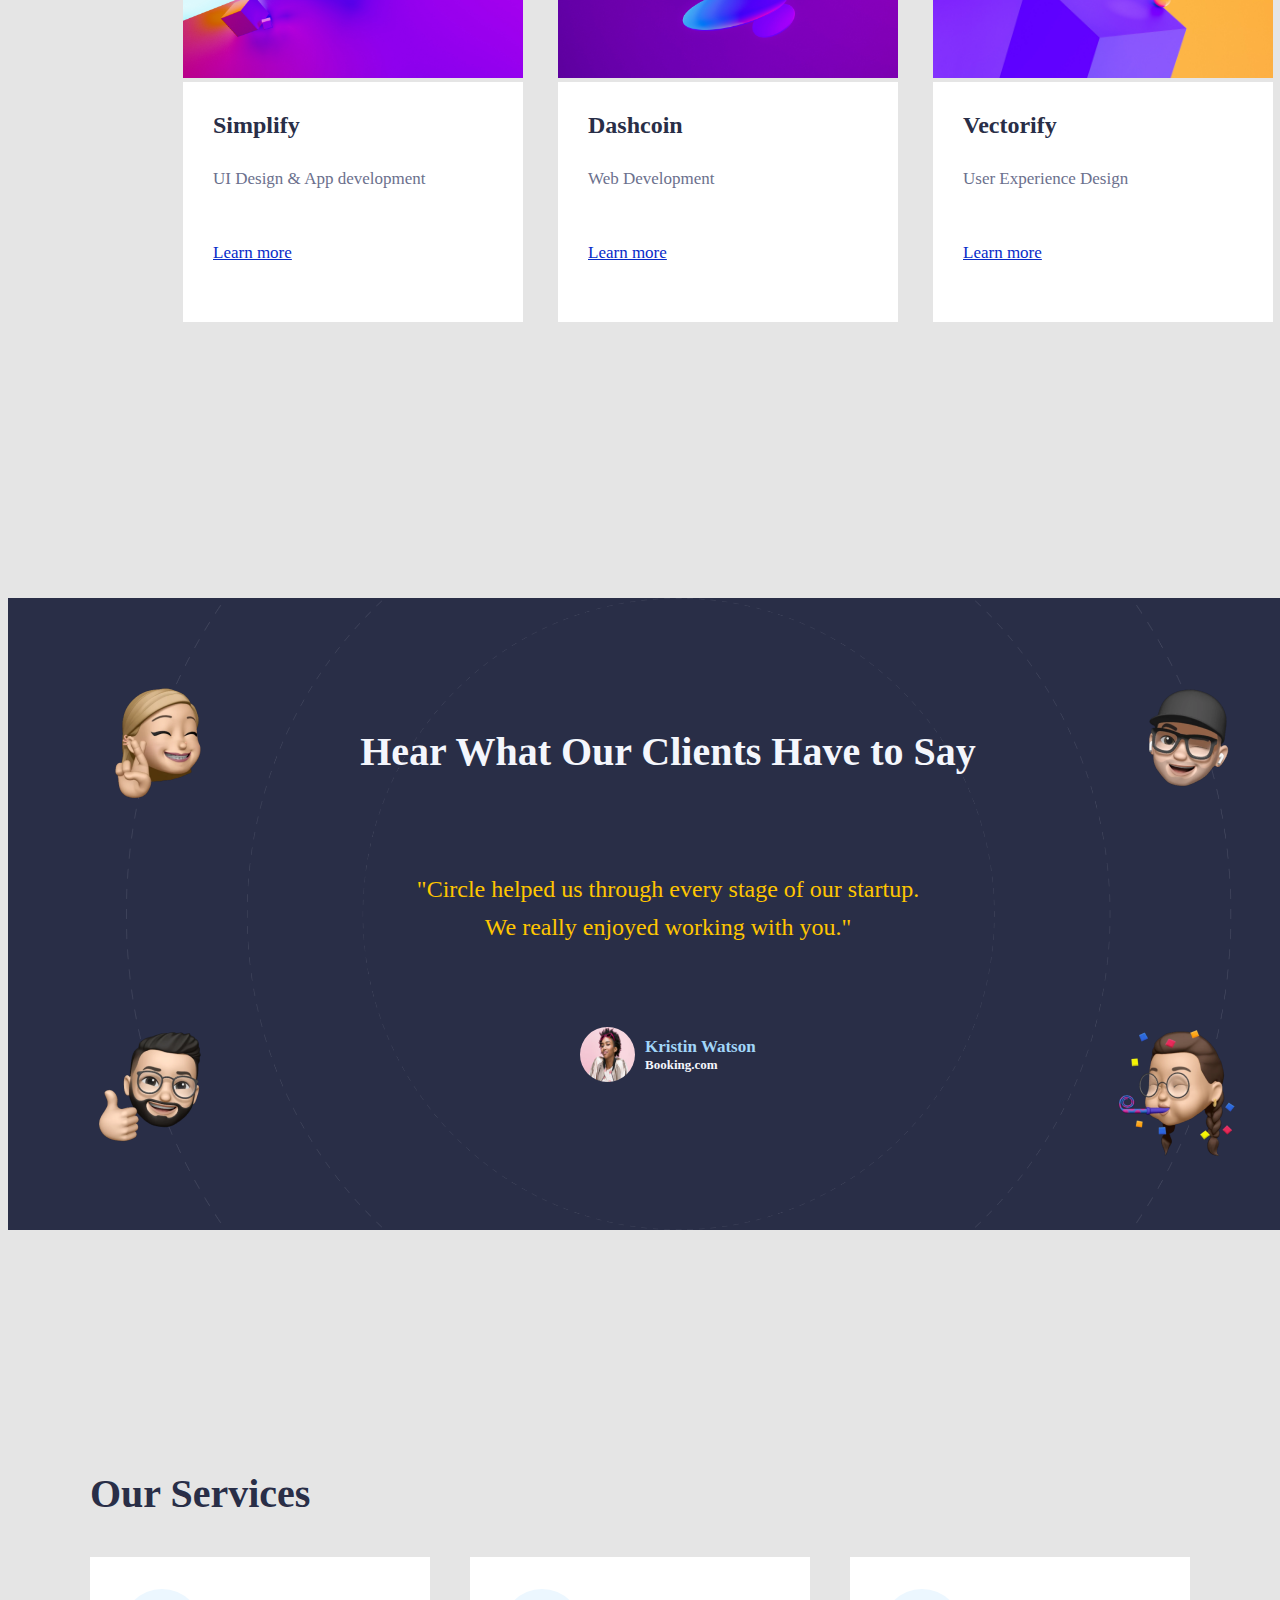
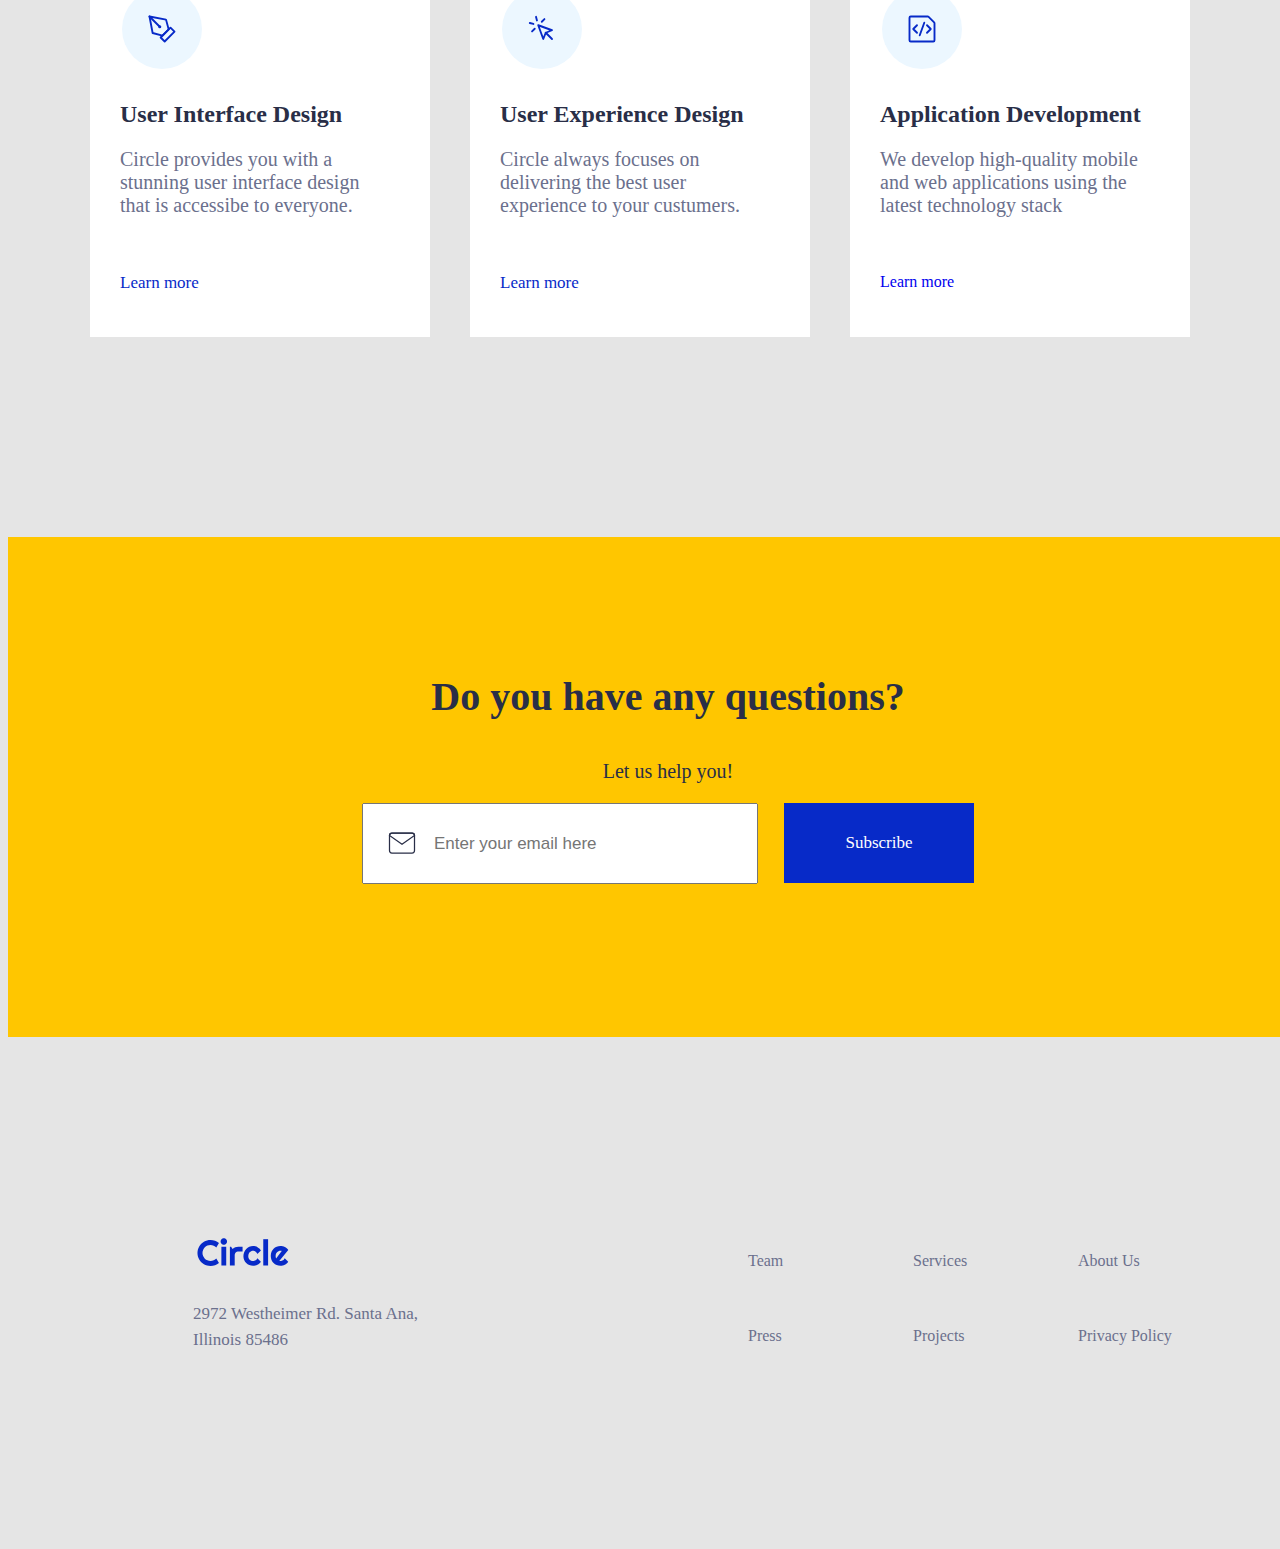
==== commit 09ce6ef6: "updated" ====
--- a/index.html
+++ b/index.html
@@ -14,12 +14,12 @@
     <img class="logo" src="imagesmid/logos/circle.svg" alt="circle logo">
     <nav>
       <ul>
-        <li><a href="home">Home</a></li>
-        <li class="p17"><a href="projects" class="p17">Projects</a></li>
-        <li><a href="services" class="p17">services</a></li>
+        <li><a href="/">Home</a></li>
+        <li class="p17"><a href="services.html" class="p17">Projects</a></li>
+        <li><a href="#services" class="p17">services</a></li>
       </ul>
     </nav>
-    <a class="button" href="#">Contact Us</a>
+    <a class="button" href="contact.html">Contact Us</a>
   </header>
   <main>
     <section class="banner">
@@ -100,7 +100,7 @@
       </figcaption>
     </figure>
   </section>
-  <section>
+  <section id="services">
     <div class="services">
       <h3 class="h3b">Our Services</h3>
       <div>
--- a/style/style.css
+++ b/style/style.css
@@ -94,7 +94,7 @@
     width: 1100px;
     height: 50px;
     margin-top: 115px;
-    
+
 }
 
 .navbar a {
@@ -114,7 +114,7 @@
 main {
     width: 1440px;
     margin: 0 auto;
-    
+
 }
 
 .banner {
@@ -151,7 +151,7 @@
 }
 
 .bannerimage {
-    background-image: url("imagesmid/hero-section/hero-image.png");
+    background-image: url("../imagesmid/hero-section/hero-image.png");
     background-repeat: no-repeat;
     background-size: contain;
     position: relative;
@@ -215,7 +215,7 @@
 }
 
 .projects figure {
-   margin: 0;
+    margin: 0;
 }
 
 .projects figure img {
@@ -240,12 +240,8 @@
     margin: 30px 0 54px 30px;
 }
 
-
-/*************/
-
-
 .testimony {
-    background-image: url("imagesmid/testimonial-section/orbit.png");
+    background-image: url("../imagesmid/testimonial-section/orbit.png");
     background-color: #292E47;
     background-size: cover;
     width: 1320px;
@@ -272,7 +268,7 @@
 
 .testimony figure {
     width: 176px;
-    margin: 80px 620px;
+    margin: 80px auto;
     display: flex;
 
 }
@@ -335,8 +331,6 @@
     right: 70px;
 }
 
-/**********************************/
-
 .services {
     width: 1100px;
     margin: 200px auto;
@@ -367,7 +361,7 @@
     width: 30px;
     height: 30px;
     margin: 25px;
-   
+
 }
 
 .services h4 {
@@ -386,23 +380,21 @@
     text-decoration: none;
 }
 
-/*************              FOOTER           *****************/
-
 footer {
     width: 1320px;
     margin: 200px auto;
-} 
+}
 
 .email {
     width: 100%;
     height: 500px;
     background-color: #FFC600;
-    
+
 }
 
 .email h3 {
-   text-align: center;
-   padding: 136px 0 0;
+    text-align: center;
+    padding: 136px 0 0;
 }
 
 .email p {
@@ -420,7 +412,7 @@
 .email input {
     width: 320px;
     height: 75px;
-    padding-left:70px;
+    padding-left: 70px;
     margin-right: 25px;
 }
 
@@ -432,7 +424,7 @@
 
 .email label img {
     position: relative;
-    
+
 }
 
 .email a {
@@ -443,8 +435,6 @@
     display: block;
 }
 
-/************* layout footer   ************/
-
 .footer-bar {
     display: flex;
     justify-content: space-around;
@@ -474,20 +464,19 @@
     height: 112px;
 }
 
-
 .links ul {
     width: 100%;
     display: grid;
     justify-items: start;
-    grid-template-columns: repeat(3,1fr);
-    grid-template-rows: repeat(2,1fr);
-    grid-gap: 60px; 
-    line-height: 95%;    
+    grid-template-columns: repeat(3, 1fr);
+    grid-template-rows: repeat(2, 1fr);
+    grid-gap: 60px;
+    line-height: 95%;
 }
 
 .links ul li {
-   list-style: none;
-   text-align: center;
+    list-style: none;
+    text-align: center;
 }
 
 .links ul li a {
@@ -495,4 +484,361 @@
     color: #6B708D;
 }
 
-/********** END layout footer ***********/
+/***************************************** media querye **************************************************************************/
+
+@media (max-width: 767px) {
+    .container {
+        width: 100%;
+        margin: 0;
+    }
+
+    header {
+        width: 100%;
+        height: 122px;
+        margin: 0;
+    }
+
+    header img {
+        width: 61px;
+    }
+
+    .navbar {
+        width: 100%;
+        height: 50px;
+        margin: 0;
+
+    }
+
+        nav ul {
+        width: 100%;
+        gap: 10px;
+    }
+
+    main {
+        width: 100%;
+        margin:0;
+
+    }
+
+    .banner {
+        width: 100%;
+        height: 350px;
+        margin:0;
+        padding-top: 100px;
+    }
+
+    .bannertext {
+        width: 100%;
+        height: 211px;
+        margin-top: 20px;
+    }
+
+    .bannertext p {
+        margin-top: 15px;
+        width: 100%;
+        height: 40px;
+    }
+
+    .bannertext-footer {
+        width: 100%;
+        height: 25px;
+        margin-top: 20px;
+    }
+
+    .bannerimage {
+        height: 315px;
+        width: 100%;
+ }
+
+    .bannerimage img:first-child {
+        width: 100%;
+        height: 335px;
+    }
+
+    .bannerimage img:last-child {
+        width: 100%;
+        height: 140px;
+        top: 190px;
+     }
+
+    .clients {
+        width: 100%;
+        margin:0;
+        padding: 50px 0 100px 0;
+    }
+
+    .clients-div {
+        width: 100%;
+        height: 15px;
+    }
+
+    .clients-div img {
+        width: 15%;
+        height: auto;
+    }
+
+    .projects {
+        width: 100%;
+        height: 230px;
+        margin: 0;  
+    }
+
+    .projects div {
+        margin: 0;
+    }
+
+    .projects figure {
+        margin: 0;
+    }
+
+    .projects figure img {
+        width: 100%;
+        height: 120px;
+    }
+
+    .projects figcaption {
+        width: 100%;
+        height: 120px;
+        margin: 0;
+    }
+
+    .projects figcaption h4 {
+        margin:0;
+    }
+
+    .projects figcaption p,
+    .projects figcaption a {
+        margin:0;
+    }
+
+    .testimony {
+        width: 100%;
+        height: 315px;
+        display: block;
+    }
+
+    .testimony h3 {
+        height: 12px;
+        line-height: 11px;
+        padding: 32px 0 12px;
+    }
+
+    .testimony p {
+        font-size: 12px;
+        margin: 0;
+    }
+
+    .testimony figure {
+        width: 176px;
+        margin: 80px auto;
+    }
+
+    .testimony figure img {
+        width: 20px;
+        height: 20px;
+        border-radius: 50%;
+    }
+
+    .testimony figcaption {
+        width: 60px;
+        padding: 5px 0 0 5px;
+    }
+
+    .testimony h5 {
+        margin: 0;
+    }
+
+    .testimony h6 {
+        font-size: 13px;
+        color: #F4F6FC;
+        margin: 0;
+    }
+
+    .memoji {
+        position: absolute;
+        top: 0;
+        left: 0;
+        height: 100%;
+        width: 100%;
+    }
+
+    .memoji img {
+        width: 150px;
+        height: 150px;
+        position: absolute;
+    }
+
+    .memoji img:nth-child(1) {
+        top: 70px;
+        left: 70px;
+    }
+
+    .memoji img:nth-child(2) {
+        bottom: 70px;
+        left: 70px;
+    }
+
+    .memoji img:nth-child(3) {
+        top: 70px;
+        right: 70px;
+    }
+
+    .memoji img:nth-child(4) {
+        bottom: 70px;
+        right: 70px;
+    }
+
+    .services {
+        width: 100%;
+        margin: 200px;
+        display: flex;
+        justify-content: space-between;
+        flex-wrap: wrap;
+    }
+
+    .services h3 {
+        flex-basis: 100%;
+    }
+
+    .services div {
+        background-color: white;
+        height: 380px;
+        width: 340px;
+    }
+
+    .services figure {
+        margin: 32px;
+        width: 80px;
+        height: 80px;
+        border-radius: 50%;
+        background-color: #ECF7FF;
+    }
+
+    .services img {
+        width: 30px;
+        height: 30px;
+        margin: 25px;
+
+    }
+
+    .services h4 {
+        width: 269px;
+        margin: 30px 0 20px 30px;
+    }
+
+    .services p {
+        width: 280px;
+        height: 90px;
+        margin: 20px 0 35px 30px;
+    }
+
+    .services a {
+        margin: 38px 30px;
+        text-decoration: none;
+    }
+
+    footer {
+        width: 1320px;
+        margin: 200px auto;
+    }
+
+    .email {
+        width: 100%;
+        height: 500px;
+        background-color: #FFC600;
+
+    }
+
+    .email h3 {
+        text-align: center;
+        padding: 136px 0 0;
+    }
+
+    .email p {
+        text-align: center;
+
+    }
+
+    .email form {
+        position: relative;
+        margin: 0 auto;
+        width: 612px;
+        overflow: hidden;
+    }
+
+    .email input {
+        width: 320px;
+        height: 75px;
+        padding-left: 70px;
+        margin-right: 25px;
+    }
+
+    .email label {
+        position: absolute;
+        left: 25px;
+        top: 25px;
+    }
+
+    .email label img {
+        position: relative;
+
+    }
+
+    .email a {
+        line-height: 80px;
+        width: 190px;
+        height: 80px;
+        float: right;
+        display: block;
+    }
+
+    .footer-bar {
+        display: flex;
+        justify-content: space-around;
+        width: 100%;
+        margin: 200px 0 100px;
+    }
+
+    .logo-footer {
+        width: 145px;
+        height: 112px;
+    }
+
+    .logo-footer img {
+        width: 100px;
+        height: 30px;
+    }
+
+    .logo-footer p {
+        margin-top: 30px;
+        width: 260px;
+        height: 50px;
+        line-height: 150%;
+    }
+
+    .links {
+        width: 435px;
+        height: 112px;
+    }
+
+    .links ul {
+        width: 100%;
+        display: grid;
+        justify-items: start;
+        grid-template-columns: repeat(3, 1fr);
+        grid-template-rows: repeat(2, 1fr);
+        grid-gap: 60px;
+        line-height: 95%;
+    }
+
+    .links ul li {
+        list-style: none;
+        text-align: center;
+    }
+
+    .links ul li a {
+        text-decoration: none;
+        color: #6B708D;
+    }
+
+}
